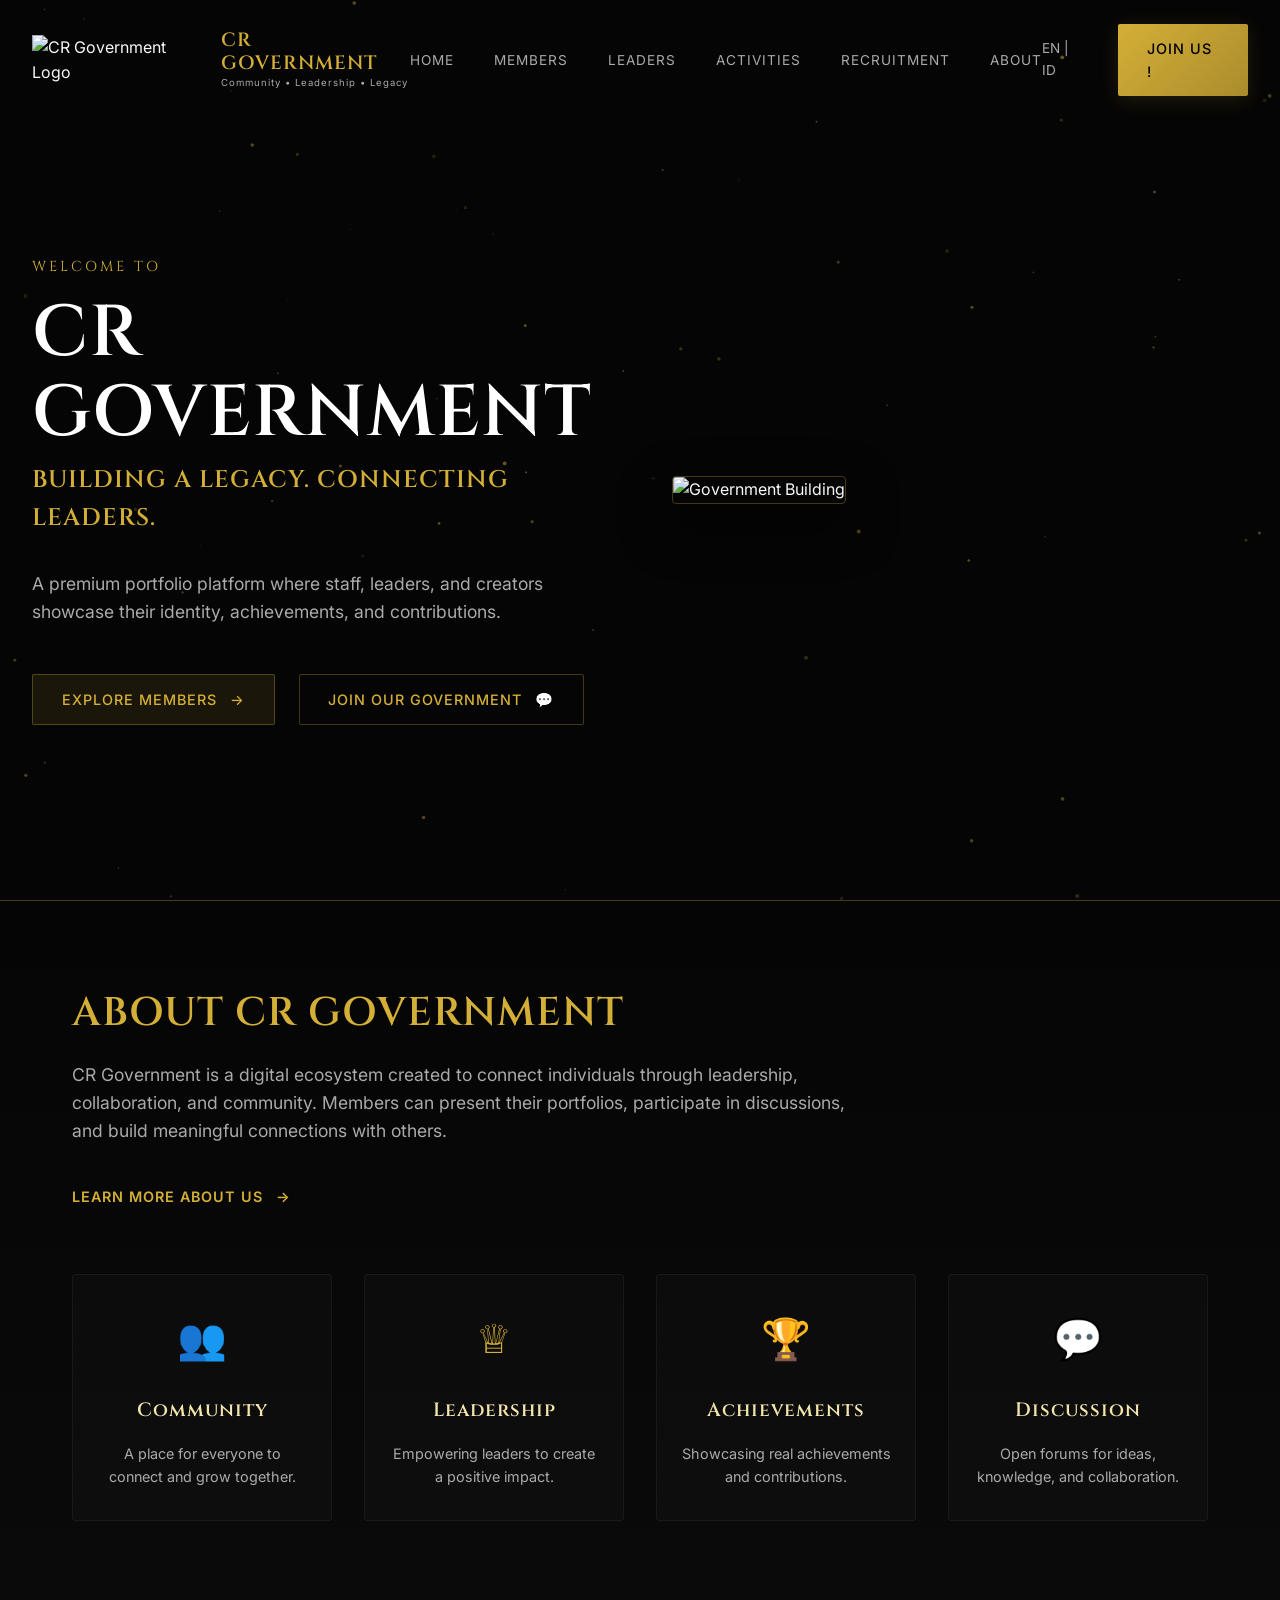
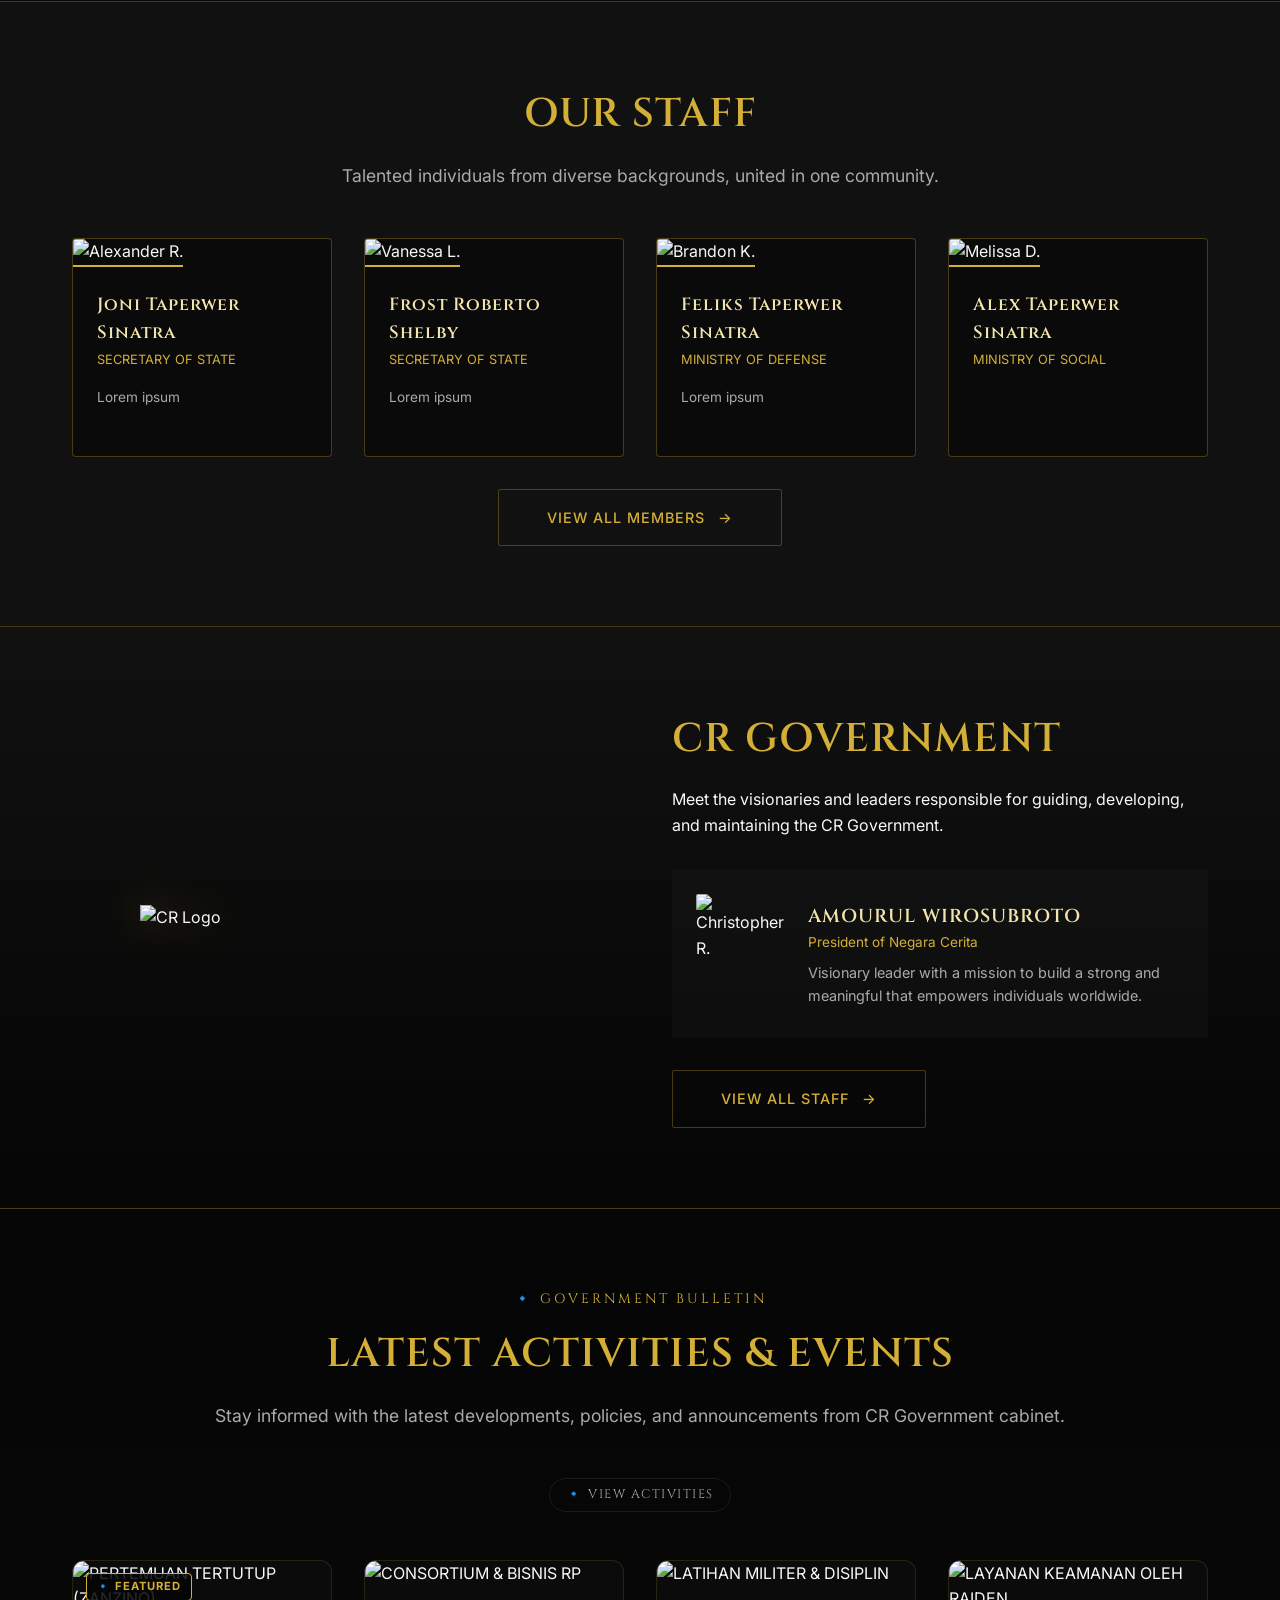
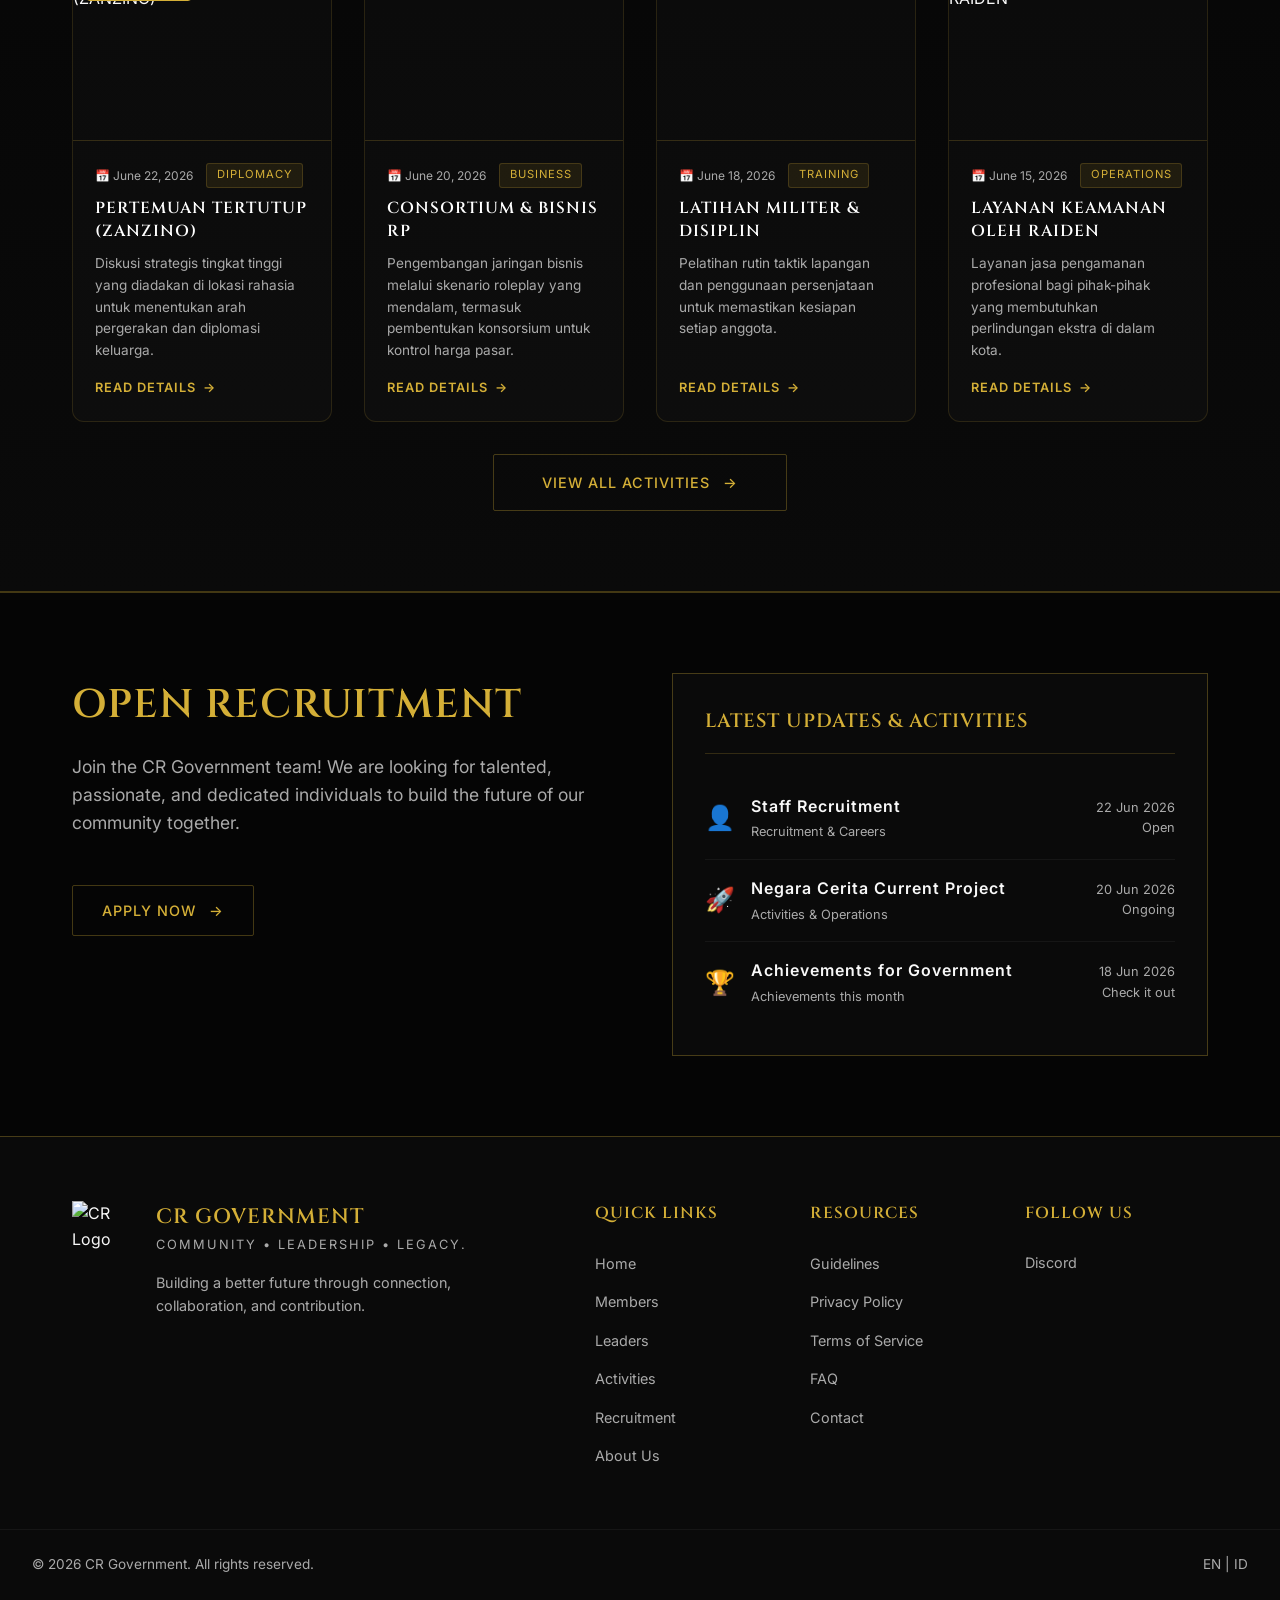
==== index.html @ a3104dcf "Add files via upload" ====
<!DOCTYPE html>
<html lang="en">

<head>
    <meta charset="UTF-8">
    <meta name="viewport" content="width=device-width, initial-scale=1.0">
    <title>CR GOVERNMENT | Community • Leadership • Legacy</title>
    <meta name="description"
        content="A premium community and portfolio platform where members, leaders, and creators showcase their identity, achievements, and contributions.">
    <link rel="preconnect" href="https://fonts.googleapis.com">
    <link rel="preconnect" href="https://fonts.gstatic.com" crossorigin>
    <link
        href="https://fonts.googleapis.com/css2?family=Cinzel:wght@400;600;700&family=Inter:wght@300;400;500;600&display=swap"
        rel="stylesheet">
    <link rel="stylesheet" href="styles.css">
</head>

<body>
    <nav id="navbar">
        <div class="nav-container">
            <div class="nav-brand">
                <img src="assets/logo.png" alt="CR Government Logo" class="brand-logo" id="logo-img">
                <div class="brand-text">
                    <h1>CR GOVERNMENT</h1>
                    <p>Community &bull; Leadership &bull; Legacy</p>
                </div>
            </div>
            <ul class="nav-links">
                <li><a href="#home">Home</a></li>
                <li><a href="#members">Members</a></li>
                <li><a href="leaders.html">Leaders</a></li>
                <li><a href="activities.html">Activities</a></li>
                <li><a href="recruitment.html">Recruitment</a></li>
                <li><a href="#about">About</a></li>
            </ul>
            <div class="nav-actions">
                <div class="lang-switch">EN | ID</div>
                <a href="recruitment.html" class="btn btn-primary">JOIN US !</a>
            </div>
        </div>
    </nav>

    <header id="home" class="hero">
        <canvas id="particle-canvas"></canvas>
        <div class="hero-content">
            <div class="hero-text fade-in">
                <p class="welcome-text">WELCOME TO</p>
                <h1 class="hero-title">CR GOVERNMENT</h1>
                <h2 class="hero-subtitle">BUILDING A LEGACY. CONNECTING LEADERS.</h2>
                <p class="hero-desc">A premium portfolio platform where staff, leaders, and creators
                    showcase their identity, achievements, and contributions.</p>
                <div class="hero-buttons">
                    <a href="#members" class="btn btn-secondary">EXPLORE MEMBERS <span class="arrow">&rarr;</span></a>
                    <a href="recruitment.html" class="btn btn-outline">JOIN OUR GOVERNMENT <span
                            class="icon">&#128172;</span></a>
                </div>
            </div>
            <div class="hero-image fade-in delay-1">
                <img src="assets/hero-bg.jpg" alt="Government Building" id="hero-img">
            </div>
        </div>
    </header>

    <section id="about" class="about-section">
        <div class="section-container">
            <div class="about-header fade-in">
                <h2 class="section-title">ABOUT CR GOVERNMENT</h2>
                <p class="about-desc">CR Government is a digital ecosystem created to connect individuals through
                    leadership, collaboration, and community. Members can present their portfolios, participate in
                    discussions, and build meaningful connections with others.</p>
                <a href="#about" class="btn btn-text">LEARN MORE ABOUT US <span class="arrow">&rarr;</span></a>
            </div>
            <div class="features-grid">
                <div class="feature-card fade-in delay-1">
                    <div class="feature-icon">&#128101;</div>
                    <h3>Community</h3>
                    <p>A place for everyone to connect and grow together.</p>
                </div>
                <div class="feature-card fade-in delay-2">
                    <div class="feature-icon">&#9813;</div>
                    <h3>Leadership</h3>
                    <p>Empowering leaders to create a positive impact.</p>
                </div>
                <div class="feature-card fade-in delay-3">
                    <div class="feature-icon">&#127942;</div>
                    <h3>Achievements</h3>
                    <p>Showcasing real achievements and contributions.</p>
                </div>
                <div class="feature-card fade-in delay-4">
                    <div class="feature-icon">&#128172;</div>
                    <h3>Discussion</h3>
                    <p>Open forums for ideas, knowledge, and collaboration.</p>
                </div>
            </div>
        </div>
    </section>

    <section id="members" class="members-section">
        <div class="section-container">
            <div class="section-header center fade-in">
                <h2 class="section-title">OUR STAFF</h2>
                <p class="section-subtitle">Talented individuals from diverse backgrounds, united in one community.</p>
            </div>
            <div class="members-grid">
                <div class="member-card fade-in delay-1">
                    <img src="assets/member1.jpg" alt="Alexander R." class="member-photo" id="member1-img">
                    <div class="member-info">
                        <h3>Joni Taperwer Sinatra</h3>
                        <p class="role">Secretary of State</p>
                        <p class="desc">Lorem ipsum</p>
                        <div class="social-icons">
                        </div>
                    </div>
                </div>
                <div class="member-card fade-in delay-2">
                    <img src="assets/member2.jpg" alt="Vanessa L." class="member-photo" id="member2-img">
                    <div class="member-info">
                        <h3>Frost Roberto Shelby</h3>
                        <p class="role">Secretary of State</p>
                        <p class="desc">Lorem ipsum</p>
                        <div class="social-icons">
                        </div>
                    </div>
                </div>
                <div class="member-card fade-in delay-3">
                    <img src="assets/member3.jpg" alt="Brandon K." class="member-photo" id="member3-img">
                    <div class="member-info">
                        <h3>Feliks Taperwer Sinatra</h3>
                        <p class="role">Ministry of Defense</p>
                        <p class="desc">Lorem ipsum</p>
                        <div class="social-icons">
                        </div>
                    </div>
                </div>
                <div class="member-card fade-in delay-4">
                    <img src="assets/member4.jpg" alt="Melissa D." class="member-photo" id="member4-img">
                    <div class="member-info">
                        <h3>Alex Taperwer Sinatra</h3>
                        <p class="role">Ministry of Social</p>
                        <p class="desc"></p>
                        <div class="social-icons">
                        </div>
                    </div>
                </div>
            </div>
            <div class="center mt-4 fade-in delay-5">
                <a href="members.html" class="btn btn-outline wide">VIEW ALL MEMBERS <span
                        class="arrow">&rarr;</span></a>
            </div>
        </div>
    </section>

    <section id="leaders" class="leadership-section">
        <div class="section-container leadership-layout">
            <div class="leadership-image fade-in">
                <img src="assets/leader.jpg" alt="CR Logo" class="large-emblem" id="emblem-img">
            </div>
            <div class="leadership-content fade-in delay-1">
                <h1 class="section-title">
                    <p>CR GOVERNMENT</p>
                </h1>
                <p class="leadership-desc">Meet the visionaries and leaders responsible for guiding, developing, and
                    maintaining the CR Government.</p>
                <div class="leader-card">
                    <img src="assets/logo.png" alt="Christopher R." class="leader-photo" id="leader-img">
                    <div class="leader-info">
                        <h3>AMOURUL WIROSUBROTO</h3>
                        <p class="role">President of Negara Cerita</p>
                        <p class="desc">Visionary leader with a mission to build a strong and meaningful that
                            empowers individuals worldwide.</p>
                    </div>
                </div>
                <a href="members.html" class="btn btn-outline wide mt-4">VIEW ALL STAFF <span
                        class="arrow">&rarr;</span></a>
            </div>
        </div>
    </section>

    <!-- ===== ACTIVITIES SECTION ===== -->
    <section id="activities" class="news-section">
        <div class="section-container">
            <div class="news-section-header-row fade-in">
                <div style="text-align:center;">
                    <p class="news-label">&#128313; GOVERNMENT BULLETIN</p>
                    <h2 class="section-title">LATEST ACTIVITIES &amp; EVENTS</h2>
                    <p class="section-subtitle">Stay informed with the latest developments, policies, and announcements
                        from CR Government cabinet.</p>
                </div>
                <div style="text-align:center;margin-top:0.5rem;">
                    <a href="activities.html" class="news-manage-link" id="manage-news-link">&#128313; VIEW
                        ACTIVITIES</a>
                </div>
            </div>

            <!-- Dynamic activities grid — populated by JS from localStorage -->
            <div id="activities-grid-dynamic"
                style="display:grid;grid-template-columns:repeat(auto-fill,minmax(260px,1fr));gap:2rem;margin-top:3rem;">
            </div>

            <div class="center mt-4 fade-in">
                <a href="activities.html" class="btn btn-outline wide" id="view-all-news">VIEW ALL ACTIVITIES <span
                        class="arrow">&rarr;</span></a>
            </div>
        </div>
    </section>

    <section id="forum" class="forum-section">
        <div class="section-container forum-layout">
            <div class="forum-intro fade-in">
                <h2 class="section-title">OPEN RECRUITMENT</h2>
                <p class="forum-desc">Join the CR Government team! We are looking for talented, passionate, and
                    dedicated individuals to build the future of our community together.</p>
                <a href="recruitment.html" class="btn btn-outline mt-2">APPLY NOW <span class="arrow">&rarr;</span></a>
            </div>
            <div class="forum-discussions fade-in delay-1">
                <h3 class="panel-title">LATEST UPDATES & ACTIVITIES</h3>
                <div class="discussion-list">
                    <div class="discussion-item">
                        <div class="d-icon">&#128100;</div>
                        <div class="d-info">
                            <h4>Staff Recruitment</h4>
                            <p>Recruitment & Careers</p>
                        </div>
                        <div class="d-meta">
                            <p class="date">22 Jun 2026</p>
                            <p class="replies">Open</p>
                        </div>
                    </div>
                    <div class="discussion-item">
                        <div class="d-icon">&#128640;</div>
                        <div class="d-info">
                            <h4>Negara Cerita Current Project</h4>
                            <p>Activities & Operations</p>
                        </div>
                        <div class="d-meta">
                            <p class="date">20 Jun 2026</p>
                            <p class="replies">Ongoing</p>
                        </div>
                    </div>
                    <div class="discussion-item">
                        <div class="d-icon">&#127942;</div>
                        <div class="d-info">
                            <h4>Achievements for Government</h4>
                            <p>Achievements this month</p>
                        </div>
                        <div class="d-meta">
                            <p class="date">18 Jun 2026</p>
                            <p class="replies">Check it out</p>
                        </div>
                    </div>
                </div>
            </div>
        </div>
    </section>

    <footer class="footer">
        <div class="section-container footer-layout">
            <div class="footer-brand">
                <img src="assets/logo.png" alt="CR Logo" class="footer-logo" id="footer-logo-img">
                <div>
                    <h3 class="footer-title">CR GOVERNMENT</h3>
                    <p class="footer-subtitle">Community &bull; Leadership &bull; Legacy.</p>
                    <p class="footer-desc mt-2">Building a better future through connection, collaboration, and
                        contribution.</p>
                </div>
            </div>
            <div class="footer-links">
                <div class="link-group">
                    <h4>QUICK LINKS</h4>
                    <ul>
                        <li><a href="#home">Home</a></li>
                        <li><a href="members.html">Members</a></li>
                        <li><a href="leaders.html">Leaders</a></li>
                        <li><a href="activities.html">Activities</a></li>
                        <li><a href="recruitment.html">Recruitment</a></li>
                        <li><a href="#about">About Us</a></li>
                    </ul>
                </div>
                <div class="link-group">
                    <h4>RESOURCES</h4>
                    <ul>
                        <li><a href="#">Guidelines</a></li>
                        <li><a href="#">Privacy Policy</a></li>
                        <li><a href="#">Terms of Service</a></li>
                        <li><a href="#">FAQ</a></li>
                        <li><a href="#">Contact</a></li>
                    </ul>
                </div>
                <div class="link-group">
                    <h4>FOLLOW US</h4>
                    <div class="social-links">
                        <a href="#">Discord</a>

                    </div>
                </div>
            </div>
        </div>
        <div class="footer-bottom">
            <p>&copy; 2026 CR Government. All rights reserved.</p>
            <p class="lang">EN | ID</p>
        </div>
    </footer>

    <script>
        // ================================================================
        //  DYNAMIC ACTIVITIES RENDERER — reads from localStorage crGovActivities
        //  Shared storage key with activities.html page.
        // ================================================================
        (function renderActivitiesSection() {
            const STORAGE_KEY = 'crGovActivities';
            const HOMEPAGE_LIMIT = 4; // Max cards shown on homepage

            const DEFAULT_ARTICLES = [
                { id: 'act-1', title: 'PERTEMUAN TERTUTUP (ZANZINO)', category: 'Diplomacy', date: '2026-06-22', excerpt: 'Diskusi strategis tingkat tinggi yang diadakan di lokasi rahasia untuk menentukan arah pergerakan dan diplomasi keluarga.', body: '', author: 'Ministry of Diplomacy', featured: true, published: true, image: 'assets/hero-bg.jpg' },
                { id: 'act-2', title: 'CONSORTIUM & BISNIS RP', category: 'Business', date: '2026-06-20', excerpt: 'Pengembangan jaringan bisnis melalui skenario roleplay yang mendalam, termasuk pembentukan konsorsium untuk kontrol harga pasar.', body: '', author: 'Ministry of Social', featured: false, published: true, image: 'assets/hero-bg.jpg' },
                { id: 'act-3', title: 'LATIHAN MILITER & DISIPLIN', category: 'Training', date: '2026-06-18', excerpt: 'Pelatihan rutin taktik lapangan dan penggunaan persenjataan untuk memastikan kesiapan setiap anggota.', body: '', author: 'Ministry of Defense', featured: false, published: true, image: 'assets/hero-bg.jpg' },
                { id: 'act-4', title: 'LAYANAN KEAMANAN OLEH RAIDEN', category: 'Operations', date: '2026-06-15', excerpt: 'Layanan jasa pengamanan profesional bagi pihak-pihak yang membutuhkan perlindungan ekstra di dalam kota.', body: '', author: 'Office of Raiden', featured: false, published: true, image: 'assets/hero-bg.jpg' }
            ];

            function getArticles() {
                const raw = localStorage.getItem(STORAGE_KEY);
                if (!raw) {
                    localStorage.setItem(STORAGE_KEY, JSON.stringify(DEFAULT_ARTICLES));
                    return DEFAULT_ARTICLES;
                }
                try {
                    const parsed = JSON.parse(raw);
                    // If old format default articles are in localstorage, clear them
                    if (parsed.length > 0 && parsed[0].id.startsWith('default-')) {
                        localStorage.setItem(STORAGE_KEY, JSON.stringify(DEFAULT_ARTICLES));
                        return DEFAULT_ARTICLES;
                    }
                    return parsed;
                } catch (e) {
                    return DEFAULT_ARTICLES;
                }
            }

            function formatDate(dateStr) {
                if (!dateStr) return '';
                const d = new Date(dateStr + 'T00:00:00');
                return d.toLocaleDateString('en-US', { year: 'numeric', month: 'long', day: 'numeric' });
            }

            function readMoreHref(article) {
                if (article.category === 'Announcement' && article.title.toLowerCase().includes('recruitment')) return 'recruitment.html';
                return 'activities.html';
            }

            function readMoreLabel(article) {
                if (article.category === 'Announcement' && article.title.toLowerCase().includes('recruitment')) return 'APPLY NOW';
                return 'READ DETAILS';
            }

            const grid = document.getElementById('activities-grid-dynamic');
            if (!grid) return;

            const allArticles = getArticles();
            // Only published, sorted newest first
            let published = allArticles.filter(a => a.published)
                .sort((a, b) => new Date(b.date) - new Date(a.date));

            if (published.length === 0) {
                grid.innerHTML = '<p style="color:var(--text-secondary);text-align:center;padding:3rem 0;">No activities yet. Check back later for updates.</p>';
                return;
            }

            // Separate featured from non-featured
            const featuredList = published.filter(a => a.featured);
            const nonFeatured = published.filter(a => !a.featured);
            // Put featured first, then non-featured, cap at limit
            const ordered = [...featuredList, ...nonFeatured].slice(0, HOMEPAGE_LIMIT);

            const delays = ['delay-1', 'delay-2', 'delay-3', 'delay-4', 'delay-5'];

            let html = '';
            ordered.forEach((article, i) => {
                const isFeatured = article.featured && i === 0;
                const delay = delays[i] || '';
                const img = article.image || 'assets/hero-bg.jpg';
                html += `
            <article class="fade-in ${delay}" style="background:rgba(255,255,255,0.02);border:1px solid rgba(212,175,55,0.15);border-radius:12px;overflow:hidden;display:flex;flex-direction:column;transition:all 0.3s cubic-bezier(0.25,0.8,0.25,1);">
                <div style="width:100%;height:180px;overflow:hidden;border-bottom:1px solid rgba(212,175,55,0.2);position:relative;">
                    ${isFeatured ? '<span style="position:absolute;top:0.8rem;left:0.8rem;background:rgba(5,5,5,0.85);color:#D4AF37;border:1px solid #D4AF37;font-size:0.7rem;font-weight:700;padding:0.25rem 0.6rem;border-radius:4px;text-transform:uppercase;letter-spacing:1px;z-index:2;">&#128313; FEATURED</span>' : ''}
                    <img src="${img}" alt="${article.title}" style="width:100%;height:100%;object-fit:cover;transition:transform 0.3s ease;display:block;" onmouseover="this.style.transform='scale(1.05)'" onmouseout="this.style.transform='scale(1)'">
                </div>
                <div style="padding:1.4rem;display:flex;flex-direction:column;flex-grow:1;">
                    <div style="display:flex;align-items:center;gap:0.8rem;margin-bottom:0.6rem;">
                        <span style="font-size:0.75rem;color:var(--text-secondary);">&#128197; ${formatDate(article.date)}</span>
                        <span style="font-size:0.7rem;color:var(--gold-primary);text-transform:uppercase;letter-spacing:1px;background:rgba(212,175,55,0.1);padding:0.15rem 0.6rem;border-radius:3px;border:1px solid rgba(212,175,55,0.2);">${article.category}</span>
                    </div>
                    <h3 style="color:#fff;font-size:1rem;margin-bottom:0.7rem;line-height:1.4;font-family:var(--font-heading);">${article.title}</h3>
                    <p style="color:var(--text-secondary);font-size:0.85rem;line-height:1.6;flex-grow:1;margin-bottom:1rem;">${article.excerpt}</p>
                    <a href="${readMoreHref(article)}" style="color:var(--gold-primary);font-weight:600;font-size:0.8rem;letter-spacing:1px;text-transform:uppercase;display:inline-flex;align-items:center;gap:0.4rem;transition:var(--transition);">${readMoreLabel(article)} <span>&rarr;</span></a>
                </div>
            </article>`;
            });
            grid.innerHTML = html;

            // Re-trigger fade-in for dynamically added cards
            setTimeout(() => {
                grid.querySelectorAll('.fade-in').forEach(el => {
                    const observer = new IntersectionObserver((entries) => {
                        entries.forEach(entry => {
                            if (entry.isIntersecting) {
                                entry.target.classList.add('visible');
                                observer.unobserve(entry.target);
                            }
                        });
                    }, { threshold: 0.1 });
                    observer.observe(el);
                });
            }, 50);
        })();
    </script>
    <script src="script.js"></script>
</body>

</html>
---- styles.css ----
:root {
    --bg-primary: #050505;
    --bg-secondary: #0a0a0a;
    --bg-tertiary: #111111;
    --gold-primary: #D4AF37;
    --gold-light: #F3E5AB;
    --gold-dark: #AA8C2C;
    --text-primary: #f8f8f8;
    --text-secondary: #aaaaaa;
    --font-heading: 'Cinzel', serif;
    --font-body: 'Inter', sans-serif;
    --border-gold: 1px solid rgba(212, 175, 55, 0.3);
    --border-gold-hover: 1px solid rgba(212, 175, 55, 0.8);
    --shadow-gold: 0 4px 20px rgba(212, 175, 55, 0.15);
    --transition: all 0.3s cubic-bezier(0.25, 0.8, 0.25, 1);
}

* {
    margin: 0;
    padding: 0;
    box-sizing: border-box;
}

body {
    background-color: var(--bg-primary);
    color: var(--text-primary);
    font-family: var(--font-body);
    line-height: 1.6;
    overflow-x: hidden;
}

h1,
h2,
h3,
h4,
h5,
h6 {
    font-family: var(--font-heading);
    font-weight: 600;
    letter-spacing: 1px;
}

a {
    color: inherit;
    text-decoration: none;
    transition: var(--transition);
}

ul {
    list-style: none;
}

.center {
    text-align: center;
}

.mt-2 {
    margin-top: 1rem;
}

.mt-4 {
    margin-top: 2rem;
}

.section-container {
    max-width: 1200px;
    margin: 0 auto;
    padding: 5rem 2rem;
}

.section-title {
    font-size: 2.5rem;
    color: var(--gold-primary);
    margin-bottom: 1rem;
    text-transform: uppercase;
}

.section-subtitle {
    color: var(--text-secondary);
    font-size: 1.1rem;
    margin-bottom: 3rem;
}

/* Animations */
.fade-in {
    opacity: 0;
    transform: translateY(30px);
    transition: opacity 0.8s ease-out, transform 0.8s ease-out;
}

.fade-in.visible {
    opacity: 1;
    transform: translateY(0);
}

.delay-1 {
    transition-delay: 0.2s;
}

.delay-2 {
    transition-delay: 0.4s;
}

.delay-3 {
    transition-delay: 0.6s;
}

.delay-4 {
    transition-delay: 0.8s;
}

.delay-5 {
    transition-delay: 1.0s;
}

/* Buttons */
.btn {
    display: inline-block;
    padding: 0.8rem 1.8rem;
    font-family: var(--font-body);
    font-weight: 500;
    font-size: 0.9rem;
    letter-spacing: 1px;
    text-transform: uppercase;
    cursor: pointer;
    border-radius: 2px;
}

.btn-primary {
    background: linear-gradient(135deg, var(--gold-primary), var(--gold-dark));
    color: #000;
    border: none;
    box-shadow: var(--shadow-gold);
}

.btn-primary:hover {
    background: linear-gradient(135deg, var(--gold-light), var(--gold-primary));
    transform: translateY(-2px);
}

.btn-secondary {
    background: rgba(212, 175, 55, 0.1);
    color: var(--gold-primary);
    border: var(--border-gold);
}

.btn-secondary:hover {
    background: rgba(212, 175, 55, 0.2);
    border: var(--border-gold-hover);
}

.btn-outline {
    background: transparent;
    color: var(--gold-primary);
    border: var(--border-gold);
}

.btn-outline:hover {
    border: var(--border-gold-hover);
    box-shadow: inset 0 0 10px rgba(212, 175, 55, 0.2);
}

.btn-text {
    background: transparent;
    color: var(--gold-primary);
    border: none;
    padding: 0;
    margin-top: 1rem;
    font-weight: 600;
}

.btn-text:hover {
    color: var(--gold-light);
}

.arrow,
.icon {
    margin-left: 0.5rem;
    transition: transform 0.3s;
}

.btn:hover .arrow {
    transform: translateX(5px);
}

.wide {
    padding: 1rem 3rem;
}

/* Navbar */
nav {
    position: fixed;
    top: 0;
    width: 100%;
    z-index: 1000;
    padding: 1.5rem 0;
    transition: background-color 0.4s ease, padding 0.4s ease;
}

nav.scrolled {
    background-color: rgba(5, 5, 5, 0.95);
    backdrop-filter: blur(10px);
    padding: 1rem 0;
    border-bottom: var(--border-gold);
}

.nav-container {
    max-width: 1400px;
    margin: 0 auto;
    padding: 0 2rem;
    display: flex;
    justify-content: space-between;
    align-items: center;
}

.nav-brand {
    display: flex;
    align-items: center;
    gap: 1rem;
}

.brand-logo {
    height: 50px;
    width: auto;
}

.brand-text h1 {
    font-size: 1.2rem;
    color: var(--gold-primary);
    margin: 0;
    line-height: 1.2;
}

.brand-text p {
    font-size: 0.6rem;
    color: var(--text-secondary);
    margin: 0;
    letter-spacing: 1px;
}

.nav-links {
    display: flex;
    gap: 2.5rem;
}

.nav-links a {
    font-size: 0.85rem;
    text-transform: uppercase;
    letter-spacing: 1px;
    color: var(--text-secondary);
}

.nav-links a:hover {
    color: var(--gold-primary);
}

.nav-actions {
    display: flex;
    align-items: center;
    gap: 2rem;
}

.lang-switch {
    font-size: 0.85rem;
    color: var(--text-secondary);
    cursor: pointer;
}

.lang-switch:hover {
    color: var(--gold-primary);
}

/* Hero Section */
.hero {
    position: relative;
    min-height: 100vh;
    display: flex;
    align-items: center;
    overflow: hidden;
    padding-top: 80px;
}

#particle-canvas {
    position: absolute;
    top: 0;
    left: 0;
    width: 100%;
    height: 100%;
    z-index: 0;
    pointer-events: none;
}

.hero-content {
    position: relative;
    z-index: 1;
    max-width: 1400px;
    margin: 0 auto;
    padding: 0 2rem;
    display: grid;
    grid-template-columns: 1fr 1fr;
    gap: 4rem;
    align-items: center;
    width: 100%;
}

.hero-text {
    max-width: 600px;
}

.welcome-text {
    color: var(--gold-primary);
    font-family: var(--font-heading);
    letter-spacing: 3px;
    font-size: 0.9rem;
    margin-bottom: 1rem;
}

.hero-title {
    font-size: 4.5rem;
    line-height: 1.1;
    color: #fff;
    margin-bottom: 0.5rem;
}

.hero-subtitle {
    font-size: 1.5rem;
    color: var(--gold-primary);
    margin-bottom: 2rem;
}

.hero-desc {
    font-size: 1.1rem;
    color: var(--text-secondary);
    margin-bottom: 3rem;
}

.hero-buttons {
    display: flex;
    gap: 1.5rem;
}

.hero-image img {
    width: 100%;
    height: auto;
    border-radius: 4px;
    box-shadow: 0 20px 50px rgba(0, 0, 0, 0.8);
    border: var(--border-gold);
}

/* About Section */
.about-section {
    background: linear-gradient(to bottom, var(--bg-primary), var(--bg-secondary));
    border-top: var(--border-gold);
    border-bottom: var(--border-gold);
}

.about-header {
    max-width: 800px;
    margin-bottom: 4rem;
}

.about-desc {
    color: var(--text-secondary);
    font-size: 1.1rem;
    margin-bottom: 1.5rem;
}

.features-grid {
    display: grid;
    grid-template-columns: repeat(4, 1fr);
    gap: 2rem;
}

.feature-card {
    text-align: center;
    padding: 2rem 1.5rem;
    background: rgba(255, 255, 255, 0.02);
    border: 1px solid rgba(255, 255, 255, 0.05);
    border-radius: 4px;
    transition: var(--transition);
}

.feature-card:hover {
    background: rgba(212, 175, 55, 0.05);
    border-color: rgba(212, 175, 55, 0.3);
    transform: translateY(-5px);
}

.feature-icon {
    font-size: 2.5rem;
    color: var(--gold-primary);
    margin-bottom: 1.5rem;
}

.feature-card h3 {
    font-size: 1.2rem;
    margin-bottom: 1rem;
    color: var(--gold-light);
}

.feature-card p {
    color: var(--text-secondary);
    font-size: 0.9rem;
}

/* Members Section */
.members-section {
    background-color: var(--bg-tertiary);
}

.members-grid {
    display: grid;
    grid-template-columns: repeat(4, 1fr);
    gap: 2rem;
    margin-top: 3rem;
}

.member-card {
    background: var(--bg-secondary);
    border: var(--border-gold);
    border-radius: 4px;
    overflow: hidden;
    transition: var(--transition);
    position: relative;
}

.member-card:hover {
    transform: translateY(-10px);
    box-shadow: var(--shadow-gold);
    border-color: var(--gold-primary);
}

.member-photo {
    width: 100%;
    aspect-ratio: 4/5;
    object-fit: cover;
    border-bottom: 2px solid var(--gold-primary);
}

.member-info {
    padding: 1.5rem;
}

.member-info h3 {
    color: var(--gold-light);
    font-size: 1.1rem;
    margin-bottom: 0.2rem;
}

.member-info .role {
    color: var(--gold-primary);
    font-size: 0.8rem;
    text-transform: uppercase;
    margin-bottom: 1rem;
}

.member-info .desc {
    color: var(--text-secondary);
    font-size: 0.85rem;
    margin-bottom: 1.5rem;
}

.social-icons {
    display: flex;
    gap: 1rem;
}

.social-icons a {
    color: var(--gold-primary);
    font-size: 0.8rem;
    text-transform: uppercase;
}

.social-icons a:hover {
    color: var(--gold-light);
}

/* Leadership Section */
.leadership-section {
    background: linear-gradient(to bottom, var(--bg-tertiary), var(--bg-primary));
    border-top: var(--border-gold);
}

.leadership-layout {
    display: grid;
    grid-template-columns: 1fr 1fr;
    gap: 4rem;
    align-items: center;
}

.leadership-image {
    display: flex;
    justify-content: center;
    align-items: center;
}

.large-emblem {
    width: 80%;
    max-width: 400px;
    filter: drop-shadow(0 0 20px rgba(212, 175, 55, 0.4));
}

.leader-card {
    display: flex;
    background: rgba(255, 255, 255, 0.02);
    padding: 1.5rem;
    gap: 1.5rem;
    margin-top: 2rem;
    align-items: center;
}

.leader-photo {
    width: 120px;
    height: 120px;
    object-fit: cover;
    border-radius: 2px;
}

.leader-info h3 {
    color: var(--gold-light);
}

.leader-info .role {
    color: var(--gold-primary);
    font-size: 0.85rem;
    margin-bottom: 0.5rem;
}

.leader-info .desc {
    color: var(--text-secondary);
    font-size: 0.9rem;
}

/* Forum Section */
.forum-section {
    background-color: var(--bg-primary);
    border-top: var(--border-gold);
}

.forum-layout {
    display: grid;
    grid-template-columns: 1fr 1fr;
    gap: 4rem;
}

.forum-desc {
    color: var(--text-secondary);
    margin-bottom: 2rem;
    font-size: 1.1rem;
}

.forum-discussions {
    background: rgba(255, 255, 255, 0.02);
    border: var(--border-gold);
    padding: 2rem;
}

.panel-title {
    color: var(--gold-primary);
    margin-bottom: 1.5rem;
    font-size: 1.2rem;
    text-transform: uppercase;
    border-bottom: 1px solid rgba(212, 175, 55, 0.2);
    padding-bottom: 1rem;
}

.discussion-item {
    display: flex;
    align-items: center;
    gap: 1rem;
    padding: 1rem 0;
    border-bottom: 1px solid rgba(255, 255, 255, 0.05);
}

.discussion-item:last-child {
    border-bottom: none;
}

.d-icon {
    font-size: 1.5rem;
    color: var(--gold-primary);
}

.d-info {
    flex: 1;
}

.d-info h4 {
    color: var(--text-primary);
    font-family: var(--font-body);
    font-size: 1rem;
    margin-bottom: 0.2rem;
}

.d-info p {
    color: var(--text-secondary);
    font-size: 0.8rem;
}

.d-meta {
    text-align: right;
    font-size: 0.8rem;
    color: var(--text-secondary);
}

/* Footer */
.footer {
    background-color: var(--bg-secondary);
    border-top: var(--border-gold);
    padding-top: 4rem;
}

.footer-layout {
    display: grid;
    grid-template-columns: 1.5fr 2fr;
    gap: 4rem;
    padding-top: 0;
    padding-bottom: 3rem;
}

.footer-brand {
    display: flex;
    align-items: flex-start;
    gap: 1.5rem;
}

.footer-logo {
    width: 60px;
    height: auto;
}

.footer-title {
    color: var(--gold-primary);
    font-size: 1.3rem;
}

.footer-subtitle {
    font-size: 0.8rem;
    color: var(--text-secondary);
    text-transform: uppercase;
    letter-spacing: 2px;
}

.footer-desc {
    color: var(--text-secondary);
    font-size: 0.9rem;
    max-width: 300px;
}

.footer-links {
    display: grid;
    grid-template-columns: repeat(3, 1fr);
    gap: 2rem;
}

.link-group h4 {
    color: var(--gold-primary);
    margin-bottom: 1.5rem;
    font-size: 1rem;
}

.link-group ul li {
    margin-bottom: 0.8rem;
}

.link-group ul li a {
    color: var(--text-secondary);
    font-size: 0.9rem;
}

.link-group ul li a:hover {
    color: var(--gold-light);
}

.social-links {
    display: flex;
    gap: 1rem;
}

.social-links a {
    color: var(--text-secondary);
    font-size: 0.9rem;
}

.social-links a:hover {
    color: var(--gold-light);
}

.footer-bottom {
    border-top: 1px solid rgba(255, 255, 255, 0.05);
    padding: 1.5rem 2rem;
    display: flex;
    justify-content: space-between;
    align-items: center;
    max-width: 1400px;
    margin: 0 auto;
    color: var(--text-secondary);
    font-size: 0.85rem;
}

/* Responsive */
@media (max-width: 1024px) {

    .hero-content,
    .leadership-layout,
    .forum-layout,
    .footer-layout {
        grid-template-columns: 1fr;
    }

    .features-grid,
    .members-grid {
        grid-template-columns: repeat(2, 1fr);
    }

    .hero-title {
        font-size: 3.5rem;
    }
}

@media (max-width: 768px) {
    .nav-links {
        display: none;
    }

    /* Mobile menu needed for real site */
    .hero-title {
        font-size: 2.5rem;
    }

    .hero-buttons {
        flex-direction: column;
    }

    .features-grid,
    .members-grid {
        grid-template-columns: 1fr;
    }

    .footer-links {
        grid-template-columns: 1fr 1fr;
    }
}

/* Directory Filters & Search */
.directory-controls {
    margin-bottom: 3rem;
    display: flex;
    flex-direction: column;
    gap: 1.5rem;
    align-items: center;
    justify-content: center;
}

.search-wrapper {
    position: relative;
    width: 100%;
    max-width: 500px;
}

.search-input {
    width: 100%;
    padding: 1rem 1.5rem 1rem 3rem;
    background: rgba(255, 255, 255, 0.02);
    border: var(--border-gold);
    border-radius: 4px;
    color: var(--text-primary);
    font-family: var(--font-body);
    font-size: 1rem;
    transition: var(--transition);
}

.search-input:focus {
    outline: none;
    background: rgba(255, 255, 255, 0.05);
    border-color: var(--gold-primary);
    box-shadow: 0 0 15px rgba(212, 175, 55, 0.2);
}

.search-icon {
    position: absolute;
    left: 1.2rem;
    top: 50%;
    transform: translateY(-50%);
    color: var(--gold-primary);
    font-size: 1.1rem;
    pointer-events: none;
}

.filter-group {
    display: flex;
    flex-wrap: wrap;
    gap: 0.8rem;
    justify-content: center;
}

.filter-btn {
    background: transparent;
    border: 1px solid rgba(212, 175, 55, 0.2);
    color: var(--text-secondary);
    padding: 0.6rem 1.2rem;
    font-size: 0.85rem;
    text-transform: uppercase;
    letter-spacing: 1px;
    border-radius: 2px;
    cursor: pointer;
    transition: var(--transition);
}

.filter-btn:hover,
.filter-btn.active {
    border-color: var(--gold-primary);
    color: var(--gold-primary);
    background: rgba(212, 175, 55, 0.05);
}

.filter-btn.active {
    box-shadow: 0 0 10px rgba(212, 175, 55, 0.15);
    font-weight: 600;
}

/* Card Filtering Animation */
.member-card {
    transition: opacity 0.4s ease, transform 0.4s cubic-bezier(0.25, 0.8, 0.25, 1);
}

.member-card.hidden {
    opacity: 0;
    transform: scale(0.9) translateY(20px);
    pointer-events: none;
    position: absolute;
    width: 0;
    height: 0;
    overflow: hidden;
    margin: 0;
    padding: 0;
    border: none;
}

/* Page Header */
.directory-hero {
    padding-top: 150px;
    padding-bottom: 4rem;
    background: linear-gradient(to bottom, var(--bg-primary), var(--bg-tertiary));
    text-align: center;
    border-bottom: var(--border-gold);
}

.directory-hero h1 {
    font-size: 3rem;
    color: #fff;
    margin-bottom: 0.5rem;
}

.directory-hero p {
    color: var(--gold-primary);
    font-family: var(--font-heading);
    letter-spacing: 2px;
    font-size: 0.9rem;
}

/* Back Link styling */
.back-link {
    display: inline-flex;
    align-items: center;
    gap: 0.5rem;
    color: var(--gold-primary);
    margin-bottom: 2rem;
    font-size: 0.9rem;
    font-weight: 500;
}

.back-link:hover {
    color: var(--gold-light);
}

.back-link .arrow {
    margin-left: 0;
    transition: transform 0.3s;
}

.back-link:hover .arrow {
    transform: translateX(-5px);
}

/* Leaders Cabinet Styling */
.cabinet-grid {
    display: grid;
    grid-template-columns: repeat(auto-fit, minmax(280px, 1fr));
    gap: 2rem;
    margin-bottom: 4rem;
}

.cabinet-card {
    background: var(--bg-secondary);
    border: var(--border-gold);
    border-radius: 4px;
    padding: 1.5rem;
    display: flex;
    align-items: center;
    gap: 1.5rem;
    cursor: pointer;
    transition: var(--transition);
}

.cabinet-card:hover,
.cabinet-card.active {
    background: rgba(212, 175, 55, 0.05);
    border-color: var(--gold-primary);
    box-shadow: var(--shadow-gold);
    transform: translateY(-3px);
}

.cabinet-card.active {
    background: rgba(212, 175, 55, 0.1);
    border-color: var(--gold-primary);
}

.cabinet-card .leader-photo {
    width: 80px;
    height: 80px;
    border-radius: 50%;
    object-fit: cover;
    border: 2px solid var(--gold-primary);
}

.cabinet-card-info h3 {
    color: var(--gold-light);
    font-size: 1.1rem;
    margin-bottom: 0.2rem;
    font-family: var(--font-heading);
}

.cabinet-card-info .role {
    color: var(--gold-primary);
    font-size: 0.8rem;
    text-transform: uppercase;
    font-weight: 500;
}

/* Portfolio Details Layout */
.portfolio-container {
    background: var(--bg-secondary);
    border: var(--border-gold);
    border-radius: 6px;
    margin-top: 2rem;
    position: relative;
    overflow: hidden;
}

.portfolio-sidebar {
    display: flex;
    flex-direction: column;
    align-items: center;
    text-align: center;
    border-right: 1px solid rgba(212, 175, 55, 0.15);
    padding-right: 3rem;
}

.portfolio-sidebar .large-photo {
    width: 220px;
    height: 275px;
    object-fit: cover;
    border-radius: 4px;
    border: 2px solid var(--gold-primary);
    box-shadow: var(--shadow-gold);
    margin-bottom: 1.5rem;
}

.portfolio-sidebar h2 {
    color: var(--gold-light);
    font-size: 1.6rem;
    margin-bottom: 0.4rem;
}

.portfolio-sidebar .role {
    color: var(--gold-primary);
    font-size: 0.9rem;
    text-transform: uppercase;
    letter-spacing: 1px;
    margin-bottom: 1rem;
}

.portfolio-sidebar .term {
    font-size: 0.8rem;
    color: var(--text-secondary);
    background: rgba(255, 255, 255, 0.05);
    padding: 0.3rem 1rem;
    border-radius: 20px;
    border: 1px solid rgba(255, 255, 255, 0.1);
}

.portfolio-content {
    display: flex;
    flex-direction: column;
    gap: 2.5rem;
}

.portfolio-section-title {
    color: var(--gold-primary);
    font-size: 1.1rem;
    text-transform: uppercase;
    letter-spacing: 2px;
    border-bottom: 1px solid rgba(212, 175, 55, 0.2);
    padding-bottom: 0.5rem;
    margin-bottom: 1rem;
}

.portfolio-bio p {
    color: var(--text-secondary);
    font-size: 0.95rem;
    line-height: 1.7;
}

/* Responsibilities List */
.duties-list {
    display: grid;
    grid-template-columns: repeat(2, 1fr);
    gap: 1rem;
}

.duty-item {
    display: flex;
    align-items: flex-start;
    gap: 0.8rem;
    font-size: 0.9rem;
    color: var(--text-secondary);
}

.duty-item::before {
    content: "✓";
    color: var(--gold-primary);
    font-weight: bold;
}

/* Projects Showcase */
.projects-showcase {
    display: grid;
    grid-template-columns: repeat(2, 1fr);
    gap: 1.5rem;
}

.project-card {
    background: rgba(255, 255, 255, 0.01);
    border: 1px solid rgba(255, 255, 255, 0.05);
    border-radius: 4px;
    padding: 1.2rem;
    transition: var(--transition);
}

.project-card:hover {
    border-color: rgba(212, 175, 55, 0.3);
    background: rgba(212, 175, 55, 0.02);
}

.project-card h4 {
    color: var(--gold-light);
    font-size: 1rem;
    margin-bottom: 0.5rem;
}

.project-card p {
    color: var(--text-secondary);
    font-size: 0.85rem;
    line-height: 1.5;
}

/* Credentials Grid */
.credentials-grid {
    display: flex;
    flex-wrap: wrap;
    gap: 1rem;
}

.credential-badge {
    background: rgba(212, 175, 55, 0.05);
    border: 1px solid rgba(212, 175, 55, 0.2);
    color: var(--gold-primary);
    font-size: 0.8rem;
    padding: 0.5rem 1rem;
    border-radius: 2px;
    display: inline-flex;
    align-items: center;
    gap: 0.5rem;
}

/* Dynamic Tab Loading Animation */
.portfolio-panel {
    display: none;
    animation: fadeEffect 0.5s ease;
    padding: 3rem;
}

.portfolio-panel.active {
    display: grid;
    grid-template-columns: 1fr 2fr;
    gap: 4rem;
}

@keyframes fadeEffect {
    from { opacity: 0; transform: translateY(10px); }
    to { opacity: 1; transform: translateY(0); }
}

/* Responsiveness for Portfolio */
@media (max-width: 992px) {
    .portfolio-panel.active {
        grid-template-columns: 1fr;
        gap: 2rem;
    }
    
    .portfolio-panel {
        padding: 2rem;
    }
    
    .portfolio-sidebar {
        border-right: none;
        border-bottom: 1px solid rgba(212, 175, 55, 0.15);
        padding-right: 0;
        padding-bottom: 2rem;
    }
}

@media (max-width: 600px) {
    .duties-list,
    .projects-showcase {
        grid-template-columns: 1fr;
    }
}

/* ============================================================
   NEWS SECTION
   ============================================================ */
.news-section {
    background: linear-gradient(to bottom, var(--bg-primary), var(--bg-secondary));
    border-top: var(--border-gold);
    border-bottom: var(--border-gold);
}

.news-label {
    color: var(--gold-primary);
    font-family: var(--font-heading);
    letter-spacing: 3px;
    font-size: 0.85rem;
    margin-bottom: 0.75rem;
    text-transform: uppercase;
}

.news-grid {
    display: grid;
    grid-template-columns: 1fr 1fr;
    grid-template-rows: auto auto;
    gap: 1.5rem;
    margin-top: 3rem;
}

/* Featured card spans full width */
.news-card--featured {
    grid-column: 1 / -1;
    background: linear-gradient(135deg, rgba(212, 175, 55, 0.07), rgba(212, 175, 55, 0.02));
    border-left: 3px solid var(--gold-primary);
    position: relative;
}

.news-card {
    background: rgba(255, 255, 255, 0.02);
    border: 1px solid rgba(212, 175, 55, 0.2);
    border-radius: 4px;
    padding: 2rem;
    transition: var(--transition);
    position: relative;
    overflow: hidden;
}

.news-card::before {
    content: '';
    position: absolute;
    top: 0;
    left: 0;
    right: 0;
    height: 2px;
    background: linear-gradient(90deg, transparent, var(--gold-primary), transparent);
    opacity: 0;
    transition: opacity 0.3s ease;
}

.news-card:hover {
    border-color: rgba(212, 175, 55, 0.5);
    background: rgba(212, 175, 55, 0.04);
    transform: translateY(-4px);
    box-shadow: 0 8px 30px rgba(212, 175, 55, 0.1);
}

.news-card:hover::before {
    opacity: 1;
}

.news-card-badge {
    display: inline-block;
    background: var(--gold-primary);
    color: #000;
    font-size: 0.7rem;
    font-weight: 700;
    letter-spacing: 2px;
    padding: 0.3rem 0.8rem;
    border-radius: 2px;
    margin-bottom: 1.2rem;
    font-family: var(--font-body);
}

.news-card-meta {
    display: flex;
    align-items: center;
    gap: 1rem;
    margin-bottom: 1rem;
}

.news-date {
    font-size: 0.8rem;
    color: var(--text-secondary);
}

.news-category {
    font-size: 0.75rem;
    color: var(--gold-primary);
    text-transform: uppercase;
    letter-spacing: 1px;
    background: rgba(212, 175, 55, 0.1);
    padding: 0.2rem 0.7rem;
    border-radius: 2px;
    border: 1px solid rgba(212, 175, 55, 0.2);
}

.news-card-title {
    font-size: 1.15rem;
    color: var(--text-primary);
    margin-bottom: 0.8rem;
    line-height: 1.4;
    font-family: var(--font-heading);
}

.news-card--featured .news-card-title {
    font-size: 1.4rem;
}

.news-card-excerpt {
    color: var(--text-secondary);
    font-size: 0.9rem;
    line-height: 1.7;
    margin-bottom: 1.5rem;
}

.news-read-more {
    color: var(--gold-primary);
    font-size: 0.85rem;
    font-weight: 600;
    text-transform: uppercase;
    letter-spacing: 1px;
    display: inline-flex;
    align-items: center;
    gap: 0.5rem;
    transition: var(--transition);
}

.news-read-more:hover {
    color: var(--gold-light);
    gap: 0.9rem;
}

@media (max-width: 768px) {
    .news-grid {
        grid-template-columns: 1fr;
    }
    .news-card--featured {
        grid-column: auto;
    }
}

/* News section header row with manage link */
.news-section-header-row {
    text-align: center;
    margin-bottom: 1rem;
}

.news-manage-link {
    display: inline-flex;
    align-items: center;
    gap: 0.4rem;
    font-size: 0.78rem;
    color: var(--text-secondary);
    letter-spacing: 1.5px;
    text-transform: uppercase;
    font-family: var(--font-heading);
    border: 1px solid rgba(255, 255, 255, 0.08);
    padding: 0.35rem 1rem;
    border-radius: 20px;
    transition: var(--transition);
}

.news-manage-link:hover {
    color: var(--gold-primary);
    border-color: rgba(212, 175, 55, 0.35);
    background: rgba(212, 175, 55, 0.05);
}


/* ============================================================
   RECRUITMENT PAGE — HERO
   ============================================================ */
.recruitment-hero {
    position: relative;
    min-height: 100vh;
    display: flex;
    align-items: center;
    overflow: hidden;
    padding-top: 100px;
}

.recruitment-hero-bg {
    position: absolute;
    inset: 0;
    background:
        radial-gradient(ellipse at 60% 40%, rgba(212, 175, 55, 0.08) 0%, transparent 60%),
        radial-gradient(ellipse at 20% 80%, rgba(212, 175, 55, 0.04) 0%, transparent 50%),
        linear-gradient(135deg, #050505 0%, #0a0a0a 50%, #0d0b05 100%);
}

.recruitment-hero-content {
    position: relative;
    z-index: 1;
    max-width: 900px;
    margin: 0 auto;
    padding: 5rem 2rem;
    text-align: center;
}

.recruitment-hero-content .welcome-text {
    font-size: 0.85rem;
    letter-spacing: 4px;
    margin-bottom: 1rem;
    animation: fadeSlideUp 0.6s ease forwards;
}

.recruitment-hero-content h1 {
    font-size: 5rem;
    line-height: 1;
    color: #fff;
    margin-bottom: 0.5rem;
    animation: fadeSlideUp 0.7s ease 0.1s both;
}

.recruitment-hero-content h2 {
    font-size: 1.5rem;
    color: var(--gold-primary);
    margin-bottom: 1.5rem;
    font-weight: 400;
    letter-spacing: 3px;
    animation: fadeSlideUp 0.7s ease 0.2s both;
}

.recruitment-hero-desc {
    max-width: 600px;
    margin: 0 auto 2rem;
    color: var(--text-secondary);
    font-size: 1.05rem;
    line-height: 1.8;
    animation: fadeSlideUp 0.7s ease 0.3s both;
}

@keyframes fadeSlideUp {
    from { opacity: 0; transform: translateY(30px); }
    to { opacity: 1; transform: translateY(0); }
}

/* ============================================================
   RECRUITMENT — INFO STRIP
   ============================================================ */
.recruitment-info-strip {
    background: rgba(212, 175, 55, 0.04);
    border-top: var(--border-gold);
    border-bottom: var(--border-gold);
    padding: 2rem;
}

.info-strip-grid {
    max-width: 1100px;
    margin: 0 auto;
    display: grid;
    grid-template-columns: repeat(4, 1fr);
    gap: 1.5rem;
}

.info-strip-item {
    display: flex;
    align-items: center;
    gap: 1rem;
    padding: 1rem;
}

.info-strip-icon {
    font-size: 2rem;
    color: var(--gold-primary);
    flex-shrink: 0;
}

.info-strip-label {
    font-size: 0.75rem;
    color: var(--text-secondary);
    text-transform: uppercase;
    letter-spacing: 1px;
    margin-bottom: 0.2rem;
}

.info-strip-value {
    font-size: 0.95rem;
    color: var(--text-primary);
    font-weight: 500;
}

@media (max-width: 900px) {
    .info-strip-grid { grid-template-columns: repeat(2, 1fr); }
}
@media (max-width: 500px) {
    .info-strip-grid { grid-template-columns: 1fr; }
}

/* ============================================================
   RECRUITMENT — OPEN POSITIONS
   ============================================================ */
.open-positions-section {
    background: var(--bg-tertiary);
    border-bottom: var(--border-gold);
}

.positions-grid {
    display: grid;
    grid-template-columns: repeat(3, 1fr);
    gap: 1.5rem;
    margin-top: 3rem;
}

.position-card {
    background: var(--bg-secondary);
    border: 1px solid rgba(212, 175, 55, 0.15);
    border-radius: 4px;
    padding: 2rem 1.5rem;
    text-align: center;
    transition: var(--transition);
    position: relative;
}

.position-card:hover {
    border-color: var(--gold-primary);
    transform: translateY(-5px);
    box-shadow: var(--shadow-gold);
    background: rgba(212, 175, 55, 0.04);
}

.position-icon {
    font-size: 2.5rem;
    margin-bottom: 1rem;
}

.position-card h3 {
    color: var(--gold-light);
    font-size: 1.05rem;
    margin-bottom: 0.8rem;
}

.position-card p {
    color: var(--text-secondary);
    font-size: 0.88rem;
    line-height: 1.6;
    margin-bottom: 1.2rem;
}

.position-badge {
    display: inline-block;
    font-size: 0.75rem;
    font-weight: 600;
    letter-spacing: 1px;
    padding: 0.3rem 0.9rem;
    border-radius: 20px;
    text-transform: uppercase;
}

.position-badge.open {
    background: rgba(72, 187, 120, 0.1);
    color: #48bb78;
    border: 1px solid rgba(72, 187, 120, 0.3);
}

.position-badge.limited {
    background: rgba(237, 137, 54, 0.1);
    color: #ed8936;
    border: 1px solid rgba(237, 137, 54, 0.3);
}

@media (max-width: 900px) {
    .positions-grid { grid-template-columns: repeat(2, 1fr); }
}
@media (max-width: 580px) {
    .positions-grid { grid-template-columns: 1fr; }
}

/* ============================================================
   RECRUITMENT — APPLICATION FORM
   ============================================================ */
.form-section {
    background: linear-gradient(to bottom, var(--bg-primary), var(--bg-secondary));
    border-top: var(--border-gold);
}

.form-layout {
    display: grid;
    grid-template-columns: 1fr 1.5fr;
    gap: 5rem;
    align-items: flex-start;
}

/* --- Left info column --- */
.form-info-tag {
    color: var(--gold-primary);
    font-size: 0.8rem;
    font-family: var(--font-heading);
    letter-spacing: 3px;
    margin-bottom: 0.75rem;
}

.form-info-desc {
    color: var(--text-secondary);
    font-size: 1rem;
    line-height: 1.8;
    margin-bottom: 2.5rem;
}

.form-requirements h4 {
    color: var(--gold-light);
    font-size: 1rem;
    margin-bottom: 1rem;
}

.requirements-list {
    list-style: none;
    display: flex;
    flex-direction: column;
    gap: 0.6rem;
    margin-bottom: 2rem;
}

.requirements-list li {
    color: var(--text-secondary);
    font-size: 0.9rem;
    display: flex;
    align-items: center;
    gap: 0.6rem;
}

.form-info-note {
    display: flex;
    align-items: flex-start;
    gap: 0.8rem;
    background: rgba(212, 175, 55, 0.04);
    border: 1px solid rgba(212, 175, 55, 0.15);
    border-radius: 4px;
    padding: 1rem 1.2rem;
}

.note-icon {
    font-size: 1.3rem;
    flex-shrink: 0;
    margin-top: 0.1rem;
}

.form-info-note p {
    color: var(--text-secondary);
    font-size: 0.85rem;
    line-height: 1.6;
}

/* --- Form status messages --- */
.form-status {
    display: flex;
    align-items: flex-start;
    gap: 1rem;
    padding: 1.2rem 1.5rem;
    border-radius: 4px;
    margin-bottom: 2rem;
    font-size: 0.9rem;
}

.form-status span:first-child {
    font-size: 1.4rem;
    flex-shrink: 0;
}

.form-success-msg {
    background: rgba(72, 187, 120, 0.08);
    border: 1px solid rgba(72, 187, 120, 0.3);
    color: #48bb78;
}

.form-success-msg strong { color: #68d391; }
.form-success-msg p { color: #9ae6b4; margin-top: 0.3rem; font-size: 0.85rem; }

.form-error-msg {
    background: rgba(245, 101, 101, 0.08);
    border: 1px solid rgba(245, 101, 101, 0.3);
    color: #fc8181;
}

.form-error-msg strong { color: #fc8181; }
.form-error-msg p { color: #feb2b2; margin-top: 0.3rem; font-size: 0.85rem; }

/* --- The form itself --- */
.recruitment-form {
    display: flex;
    flex-direction: column;
    gap: 1.5rem;
}

.form-group {
    display: flex;
    flex-direction: column;
    gap: 0.5rem;
}

.form-label {
    font-size: 0.85rem;
    font-weight: 500;
    color: var(--text-primary);
    letter-spacing: 0.5px;
}

.required {
    color: var(--gold-primary);
}

.optional {
    color: var(--text-secondary);
    font-size: 0.8rem;
    font-weight: 400;
}

.form-input {
    width: 100%;
    padding: 0.9rem 1.2rem;
    background: rgba(255, 255, 255, 0.03);
    border: 1px solid rgba(212, 175, 55, 0.2);
    border-radius: 3px;
    color: var(--text-primary);
    font-family: var(--font-body);
    font-size: 0.95rem;
    transition: border-color 0.3s, box-shadow 0.3s, background 0.3s;
    appearance: none;
    -webkit-appearance: none;
}

.form-input:focus {
    outline: none;
    border-color: var(--gold-primary);
    background: rgba(212, 175, 55, 0.04);
    box-shadow: 0 0 0 3px rgba(212, 175, 55, 0.1);
}

.form-input::placeholder {
    color: rgba(170, 170, 170, 0.5);
    font-size: 0.9rem;
}

.form-input.input-error {
    border-color: rgba(245, 101, 101, 0.6);
}

.form-input.input-error:focus {
    box-shadow: 0 0 0 3px rgba(245, 101, 101, 0.1);
}

/* Select dropdown wrapper */
.form-select-wrapper {
    position: relative;
}

.form-select {
    cursor: pointer;
    padding-right: 2.5rem;
}

.form-select option {
    background: var(--bg-tertiary);
    color: var(--text-primary);
}

.select-arrow {
    position: absolute;
    right: 1rem;
    top: 50%;
    transform: translateY(-50%);
    color: var(--gold-primary);
    pointer-events: none;
    font-size: 0.75rem;
}

/* Textarea */
.form-textarea {
    resize: vertical;
    min-height: 130px;
    line-height: 1.6;
}

.form-char-count {
    font-size: 0.75rem;
    color: var(--text-secondary);
    text-align: right;
    margin-top: -0.3rem;
}

/* Error text under each field */
.form-error-text {
    font-size: 0.8rem;
    color: #fc8181;
    min-height: 1rem;
}

/* Radio buttons */
.radio-group {
    display: flex;
    gap: 1.5rem;
    flex-wrap: wrap;
}

.radio-label {
    display: flex;
    align-items: center;
    gap: 0.5rem;
    cursor: pointer;
    font-size: 0.9rem;
    color: var(--text-secondary);
    transition: color 0.2s;
}

.radio-label:hover { color: var(--gold-primary); }

.radio-label input[type="radio"] {
    appearance: none;
    -webkit-appearance: none;
    width: 16px;
    height: 16px;
    border: 2px solid rgba(212, 175, 55, 0.4);
    border-radius: 50%;
    cursor: pointer;
    transition: border-color 0.2s, background 0.2s;
    flex-shrink: 0;
    position: relative;
}

.radio-label input[type="radio"]:checked {
    border-color: var(--gold-primary);
    background: var(--gold-primary);
    box-shadow: inset 0 0 0 3px var(--bg-primary);
}

/* Custom Checkbox */
.checkbox-label {
    display: flex;
    align-items: flex-start;
    gap: 0.8rem;
    cursor: pointer;
    font-size: 0.88rem;
    color: var(--text-secondary);
    line-height: 1.5;
}

.checkbox-label input[type="checkbox"] {
    appearance: none;
    -webkit-appearance: none;
    width: 18px;
    height: 18px;
    border: 2px solid rgba(212, 175, 55, 0.4);
    border-radius: 2px;
    cursor: pointer;
    flex-shrink: 0;
    margin-top: 2px;
    transition: border-color 0.2s, background 0.2s;
    position: relative;
}

.checkbox-label input[type="checkbox"]:checked {
    background: var(--gold-primary);
    border-color: var(--gold-primary);
}

.checkbox-label input[type="checkbox"]:checked::after {
    content: '✓';
    position: absolute;
    top: 50%;
    left: 50%;
    transform: translate(-50%, -50%);
    color: #000;
    font-size: 0.7rem;
    font-weight: 900;
}

/* Submit button */
.form-submit-btn {
    width: 100%;
    padding: 1.1rem;
    font-size: 1rem;
    letter-spacing: 2px;
    margin-top: 0.5rem;
    cursor: pointer;
    border: none;
    transition: var(--transition);
}

.form-submit-btn:disabled {
    opacity: 0.6;
    cursor: not-allowed;
    transform: none;
}

/* Form responsive */
@media (max-width: 900px) {
    .form-layout {
        grid-template-columns: 1fr;
        gap: 3rem;
    }
}
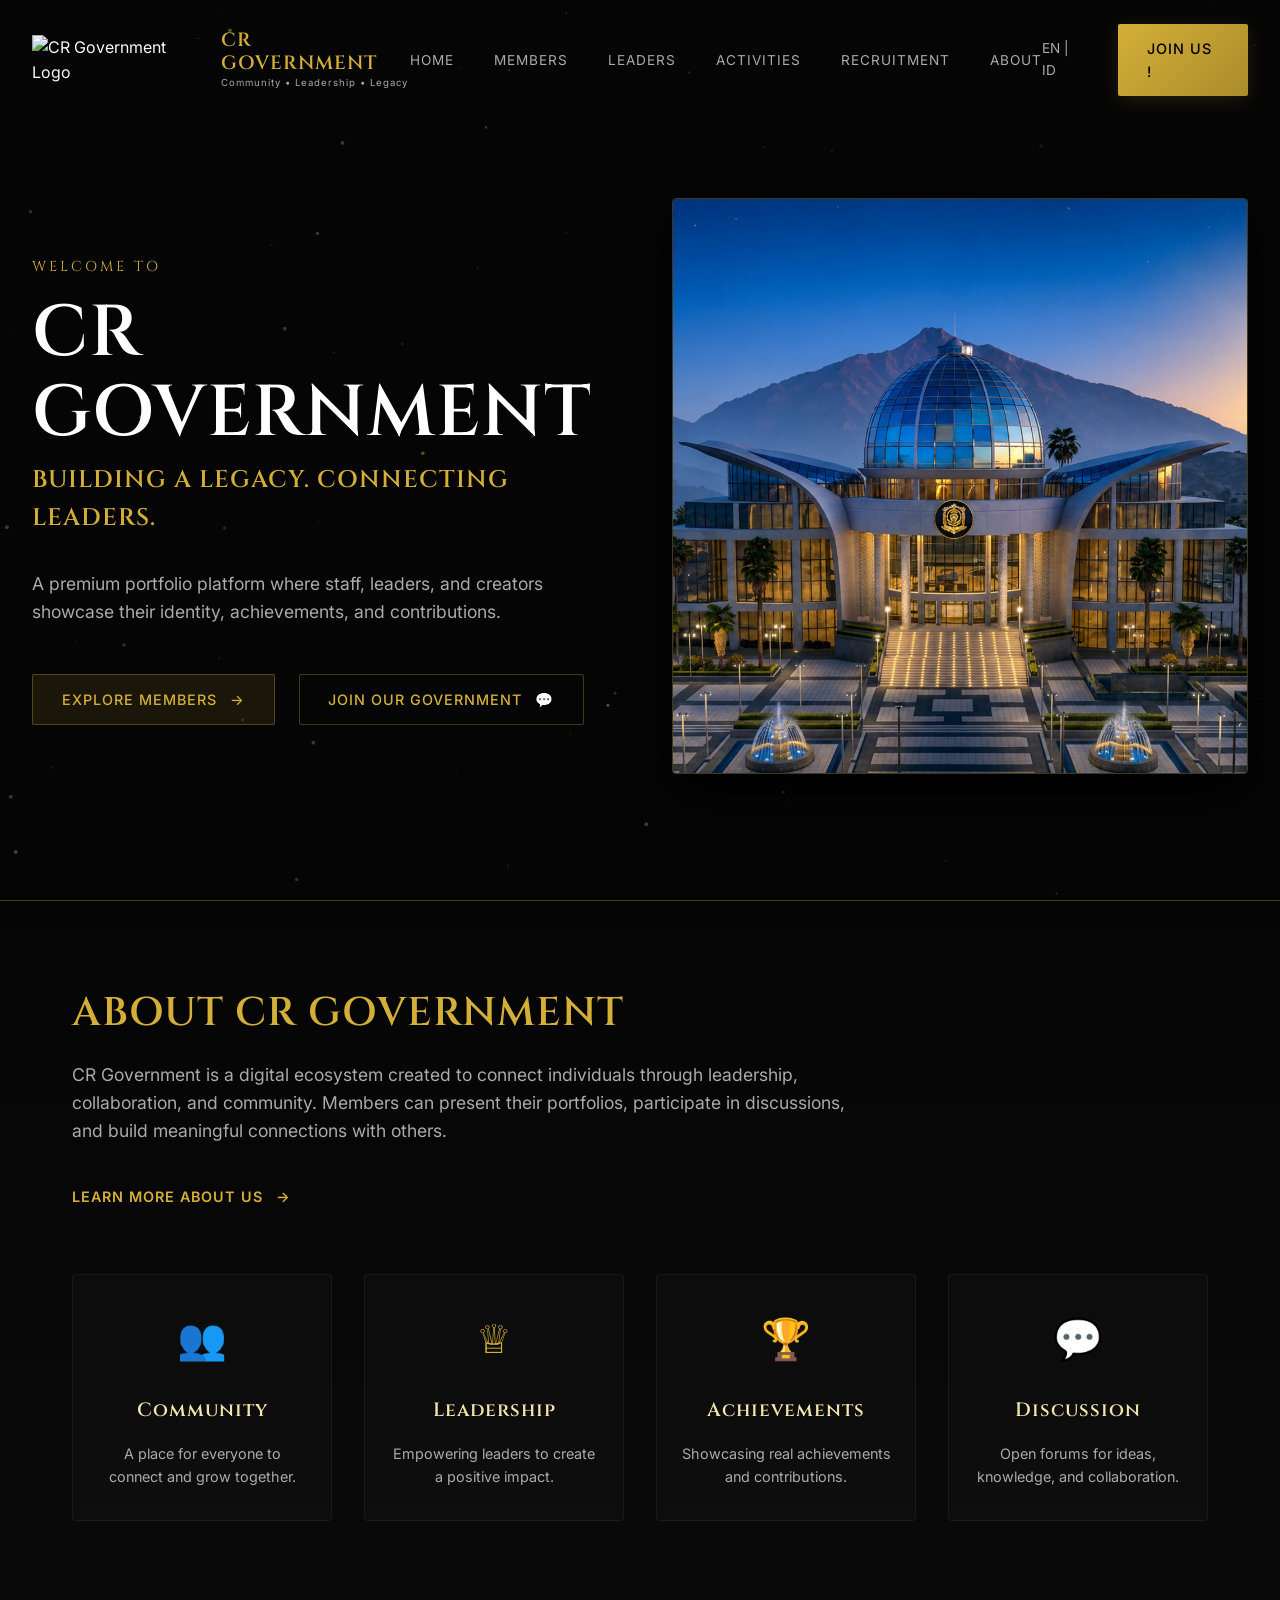
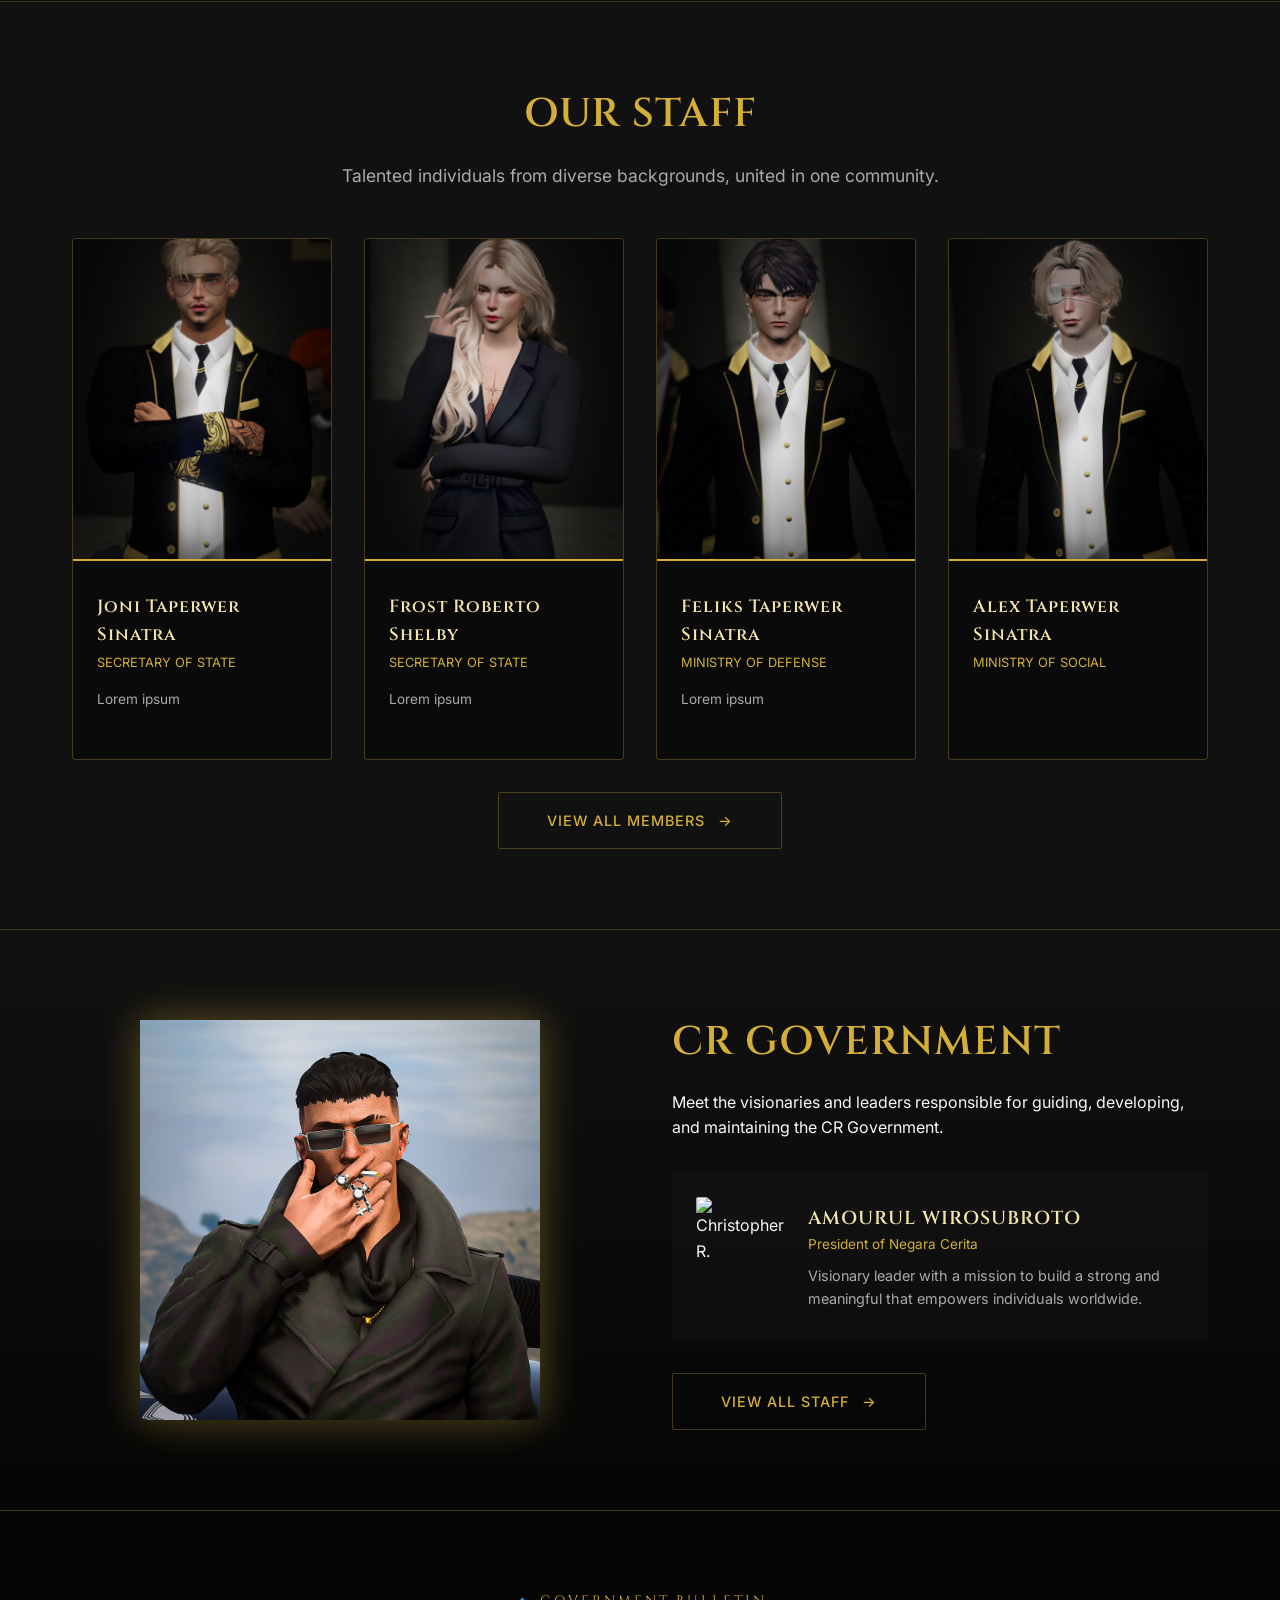
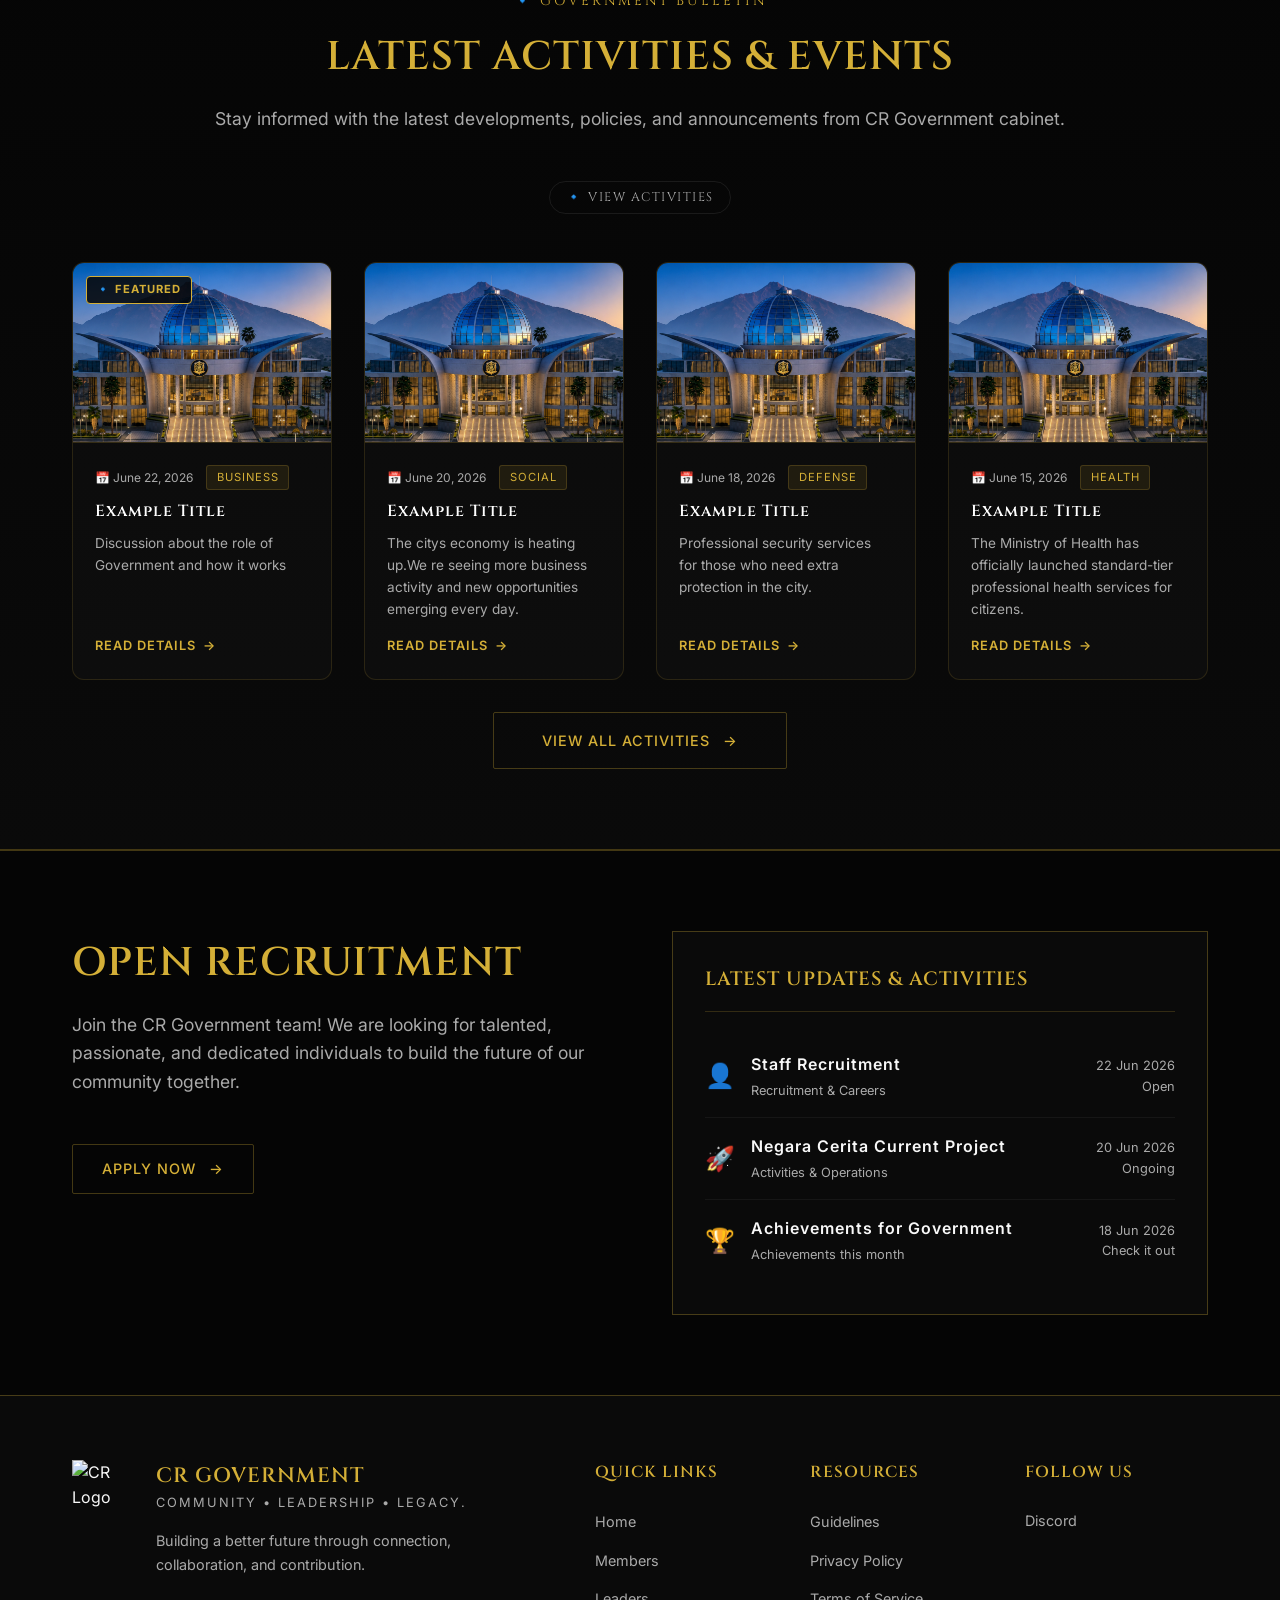
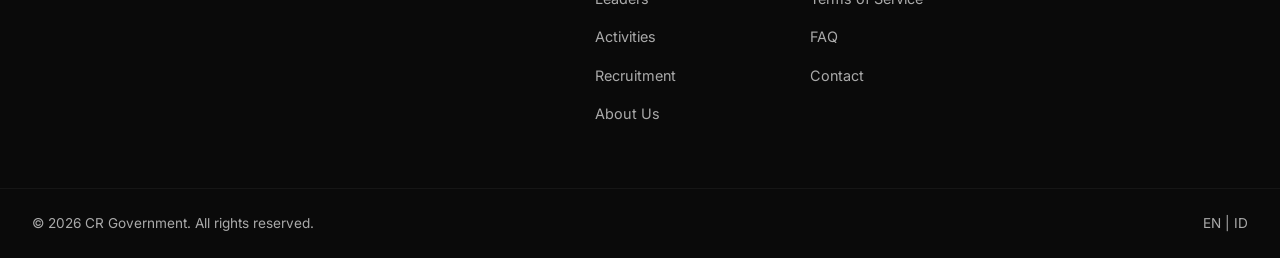
==== commit f8c90968: "Add files via upload" ====
--- a/index.html
+++ b/index.html
@@ -311,10 +311,10 @@
             const HOMEPAGE_LIMIT = 4; // Max cards shown on homepage
 
             const DEFAULT_ARTICLES = [
-                { id: 'act-1', title: 'PERTEMUAN TERTUTUP (ZANZINO)', category: 'Diplomacy', date: '2026-06-22', excerpt: 'Diskusi strategis tingkat tinggi yang diadakan di lokasi rahasia untuk menentukan arah pergerakan dan diplomasi keluarga.', body: '', author: 'Ministry of Diplomacy', featured: true, published: true, image: 'assets/hero-bg.jpg' },
-                { id: 'act-2', title: 'CONSORTIUM & BISNIS RP', category: 'Business', date: '2026-06-20', excerpt: 'Pengembangan jaringan bisnis melalui skenario roleplay yang mendalam, termasuk pembentukan konsorsium untuk kontrol harga pasar.', body: '', author: 'Ministry of Social', featured: false, published: true, image: 'assets/hero-bg.jpg' },
-                { id: 'act-3', title: 'LATIHAN MILITER & DISIPLIN', category: 'Training', date: '2026-06-18', excerpt: 'Pelatihan rutin taktik lapangan dan penggunaan persenjataan untuk memastikan kesiapan setiap anggota.', body: '', author: 'Ministry of Defense', featured: false, published: true, image: 'assets/hero-bg.jpg' },
-                { id: 'act-4', title: 'LAYANAN KEAMANAN OLEH RAIDEN', category: 'Operations', date: '2026-06-15', excerpt: 'Layanan jasa pengamanan profesional bagi pihak-pihak yang membutuhkan perlindungan ekstra di dalam kota.', body: '', author: 'Office of Raiden', featured: false, published: true, image: 'assets/hero-bg.jpg' }
+                { id: 'act-1', title: 'Example Title', category: 'Business', date: '2026-06-22', excerpt: 'Discussion about the role of Government and how it works', body: '', author: 'Ministry of Bussiness and Labour', featured: true, published: true, image: 'assets/hero-bg.jpg' },
+                { id: 'act-2', title: 'Example Title', category: 'Social', date: '2026-06-20', excerpt: 'The citys economy is heating up.We re seeing more business activity and new opportunities emerging every day.', author: 'Ministry of Social', featured: false, published: true, image: 'assets/hero-bg.jpg' },
+                { id: 'act-3', title: 'Example Title', category: 'Defense', date: '2026-06-18', excerpt: 'Professional security services for those who need extra protection in the city.', body: '', author: 'Ministry of Defense', featured: false, published: true, image: 'assets/hero-bg.jpg' },
+                { id: 'act-4', title: 'Example Title', category: 'Health', date: '2026-06-15', excerpt: 'The Ministry of Health has officially launched standard-tier professional health services for citizens.', body: '', author: 'Ministry of Health', featured: false, published: true, image: 'assets/hero-bg.jpg' }
             ];
 
             function getArticles() {
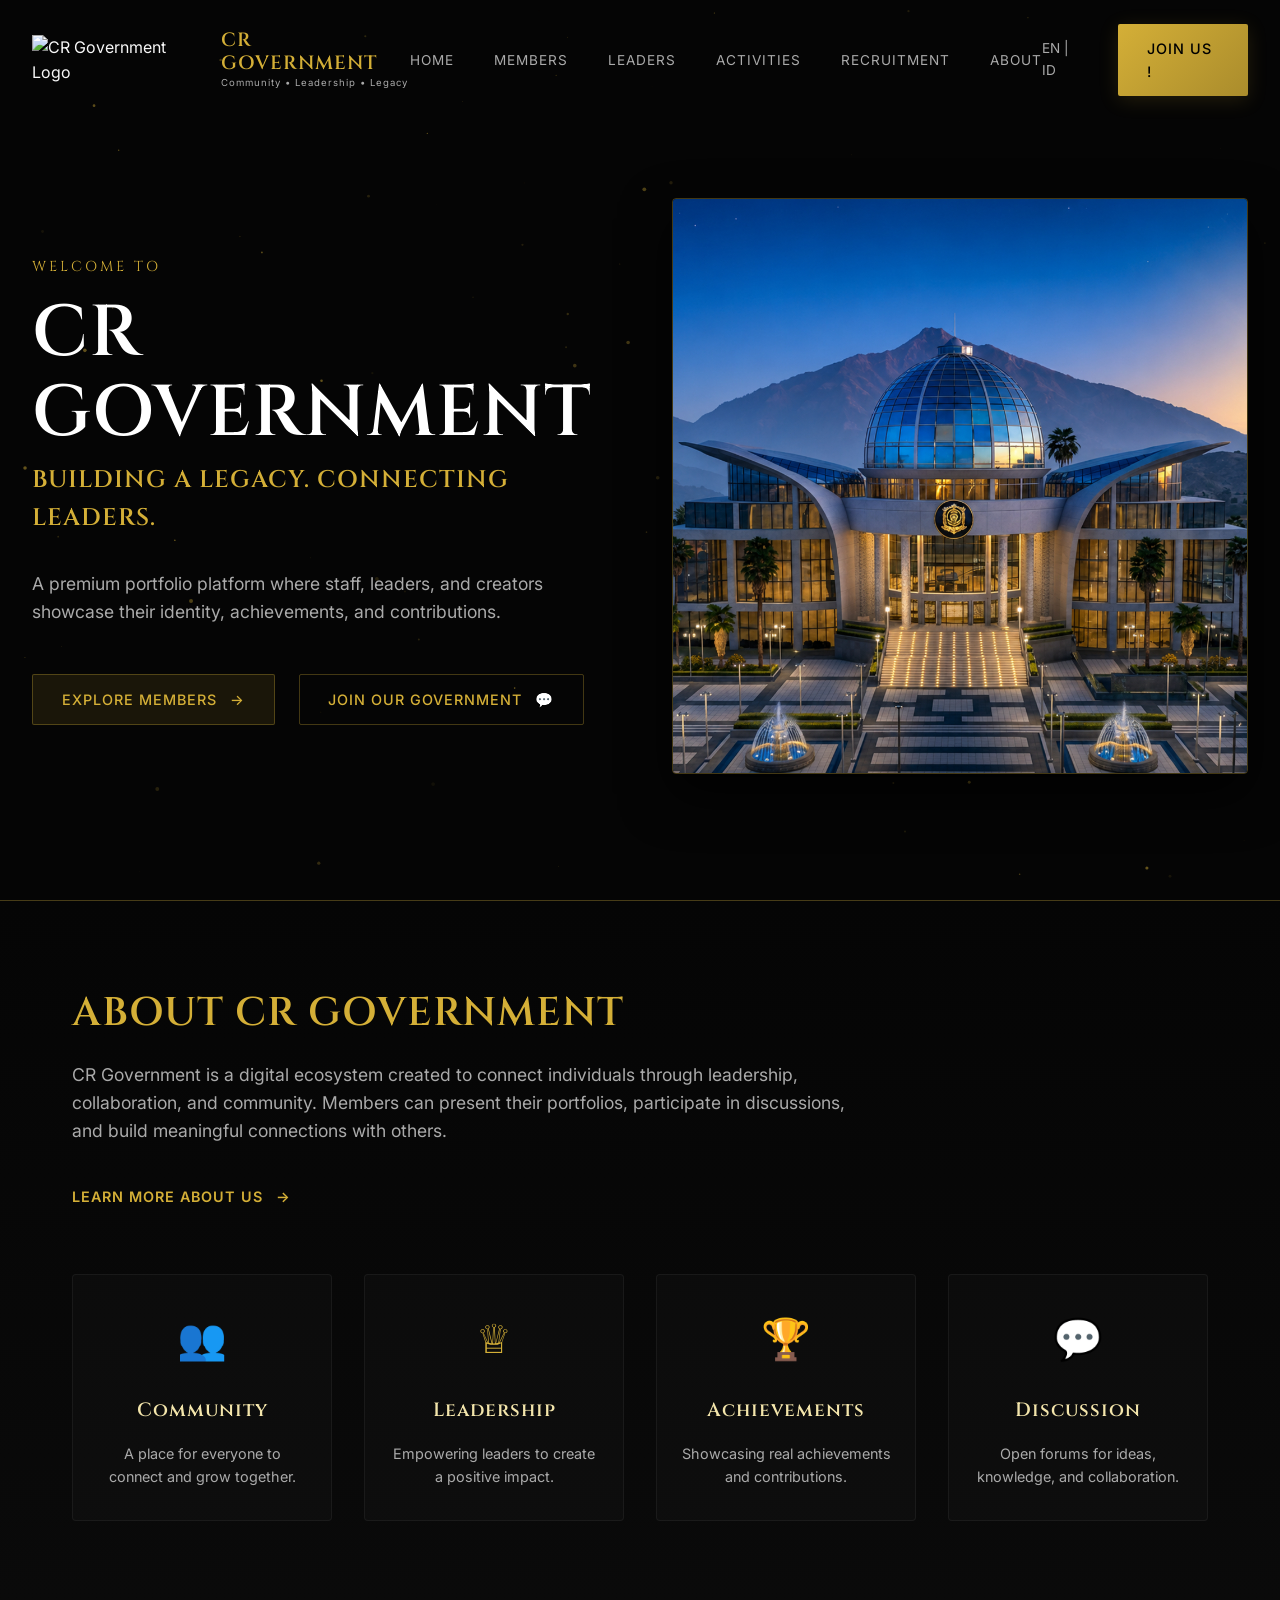
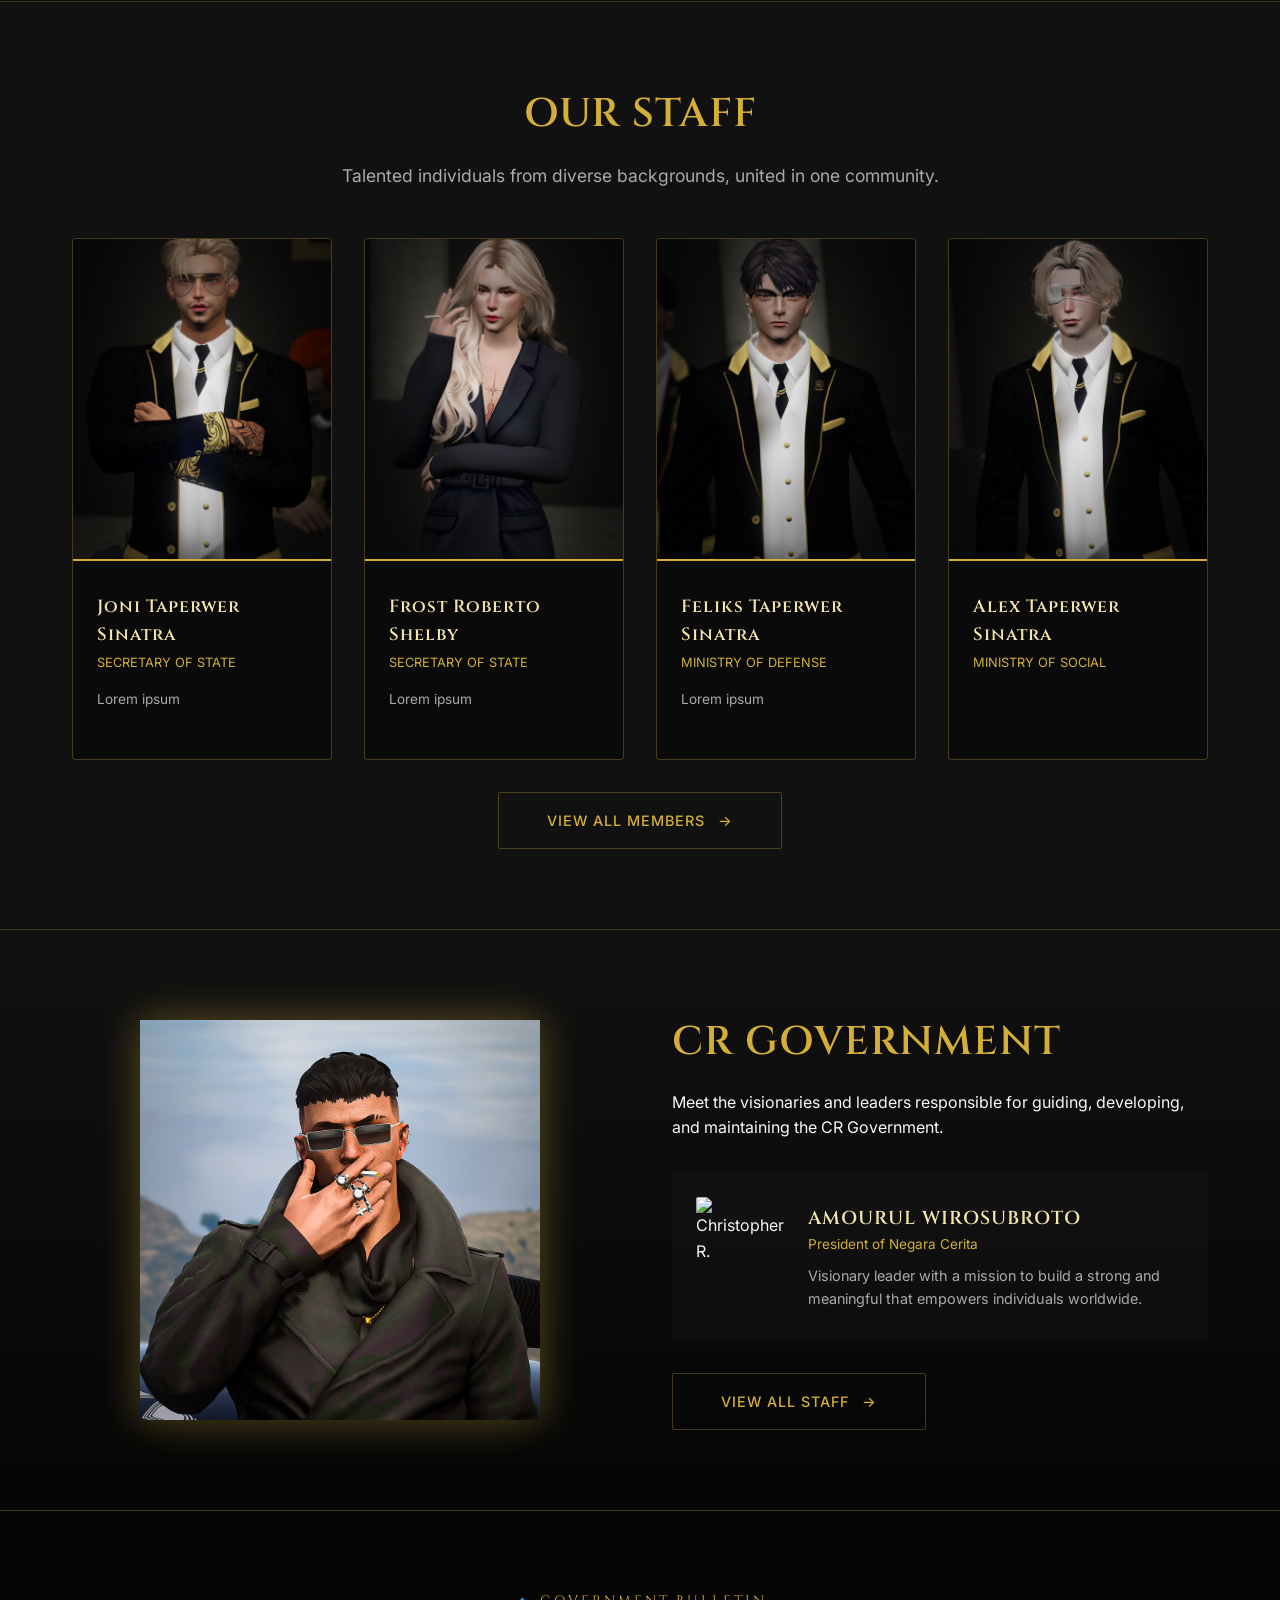
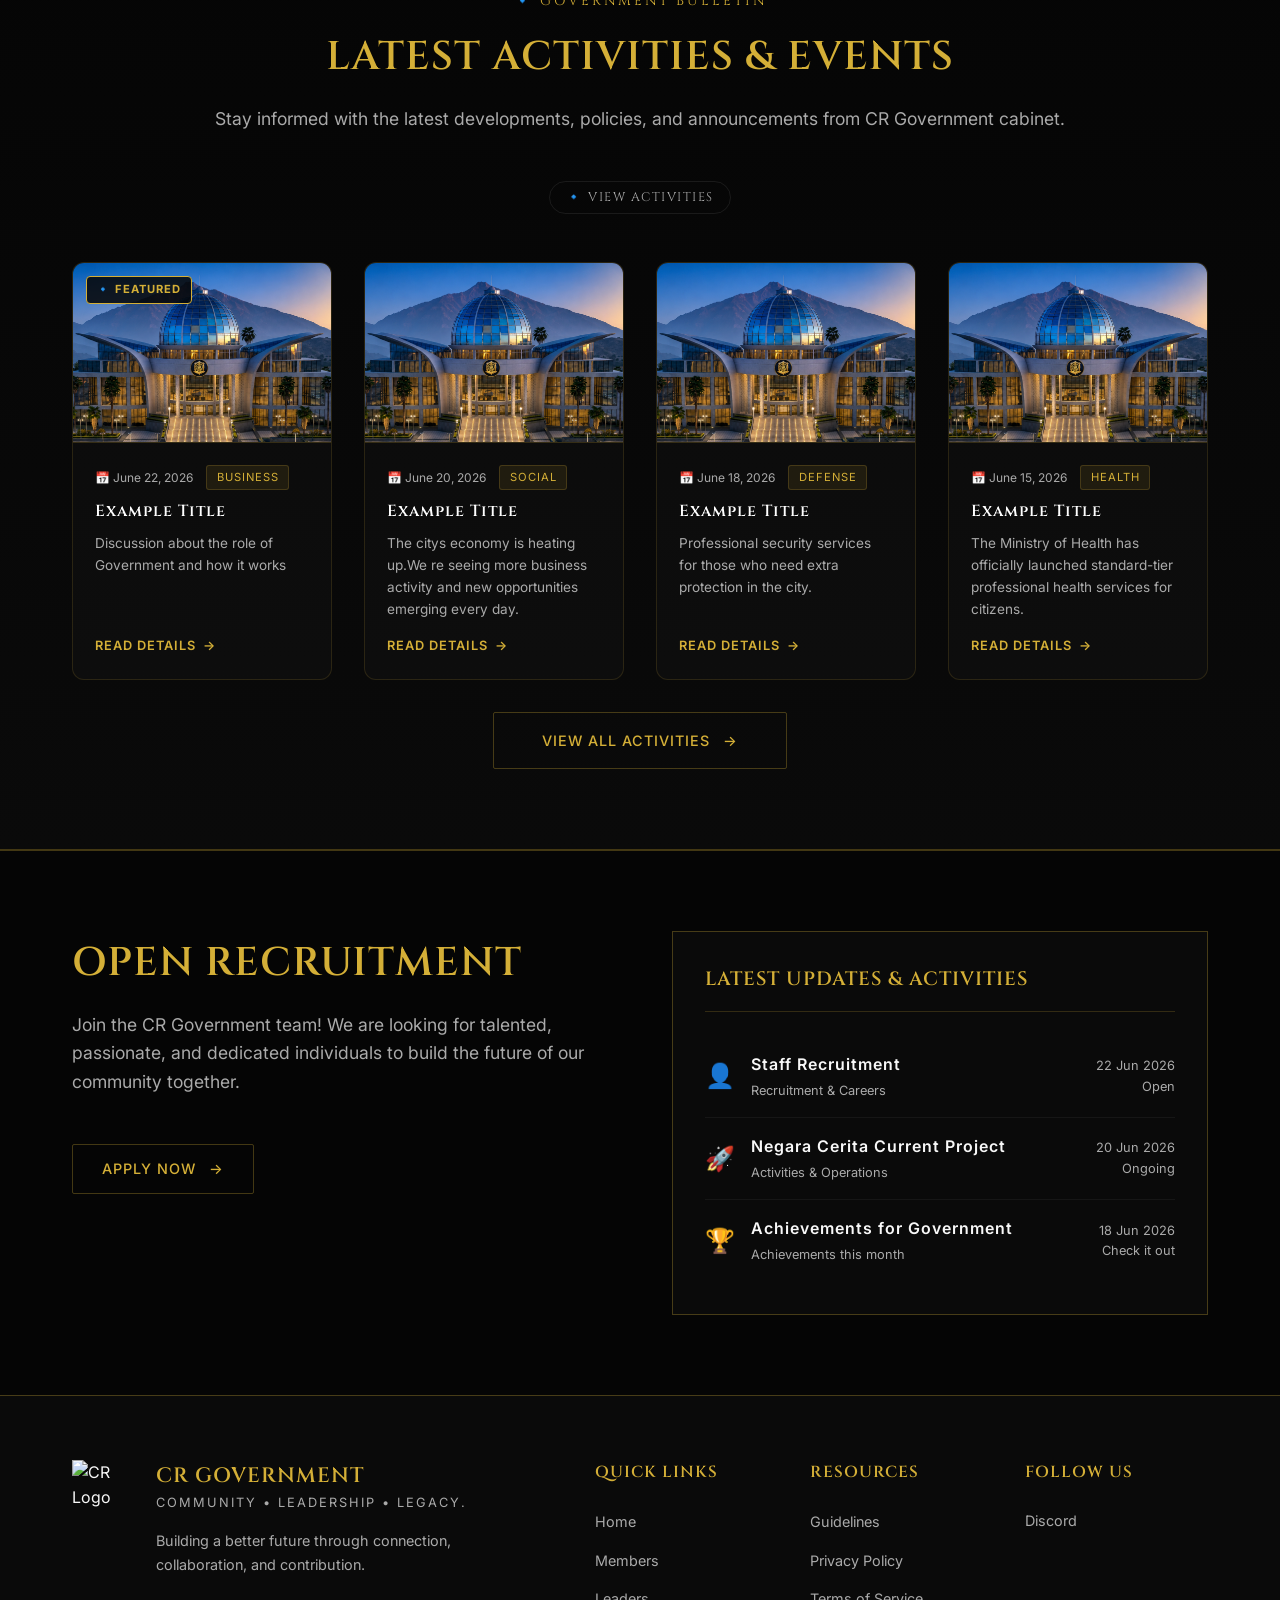
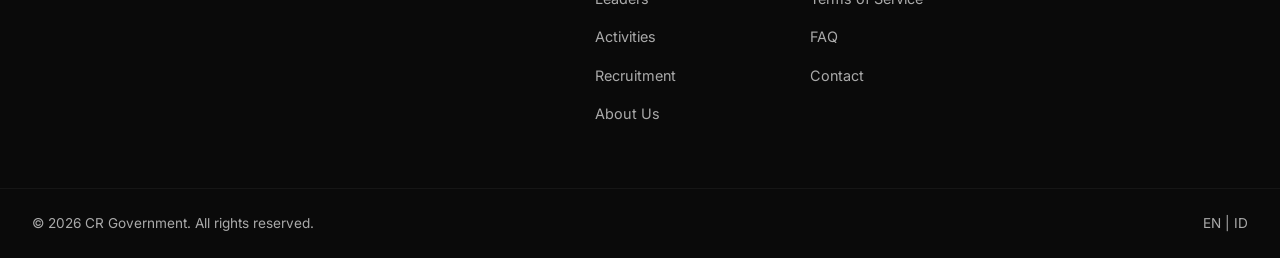
==== commit f1b4ac55: "Add files via upload" ====
--- a/index.html
+++ b/index.html
@@ -289,8 +289,7 @@
                 <div class="link-group">
                     <h4>FOLLOW US</h4>
                     <div class="social-links">
-                        <a href="#">Discord</a>
-
+                        <a href="https://discord.gg/ceritaroleplayku">Discord</a>
                     </div>
                 </div>
             </div>
